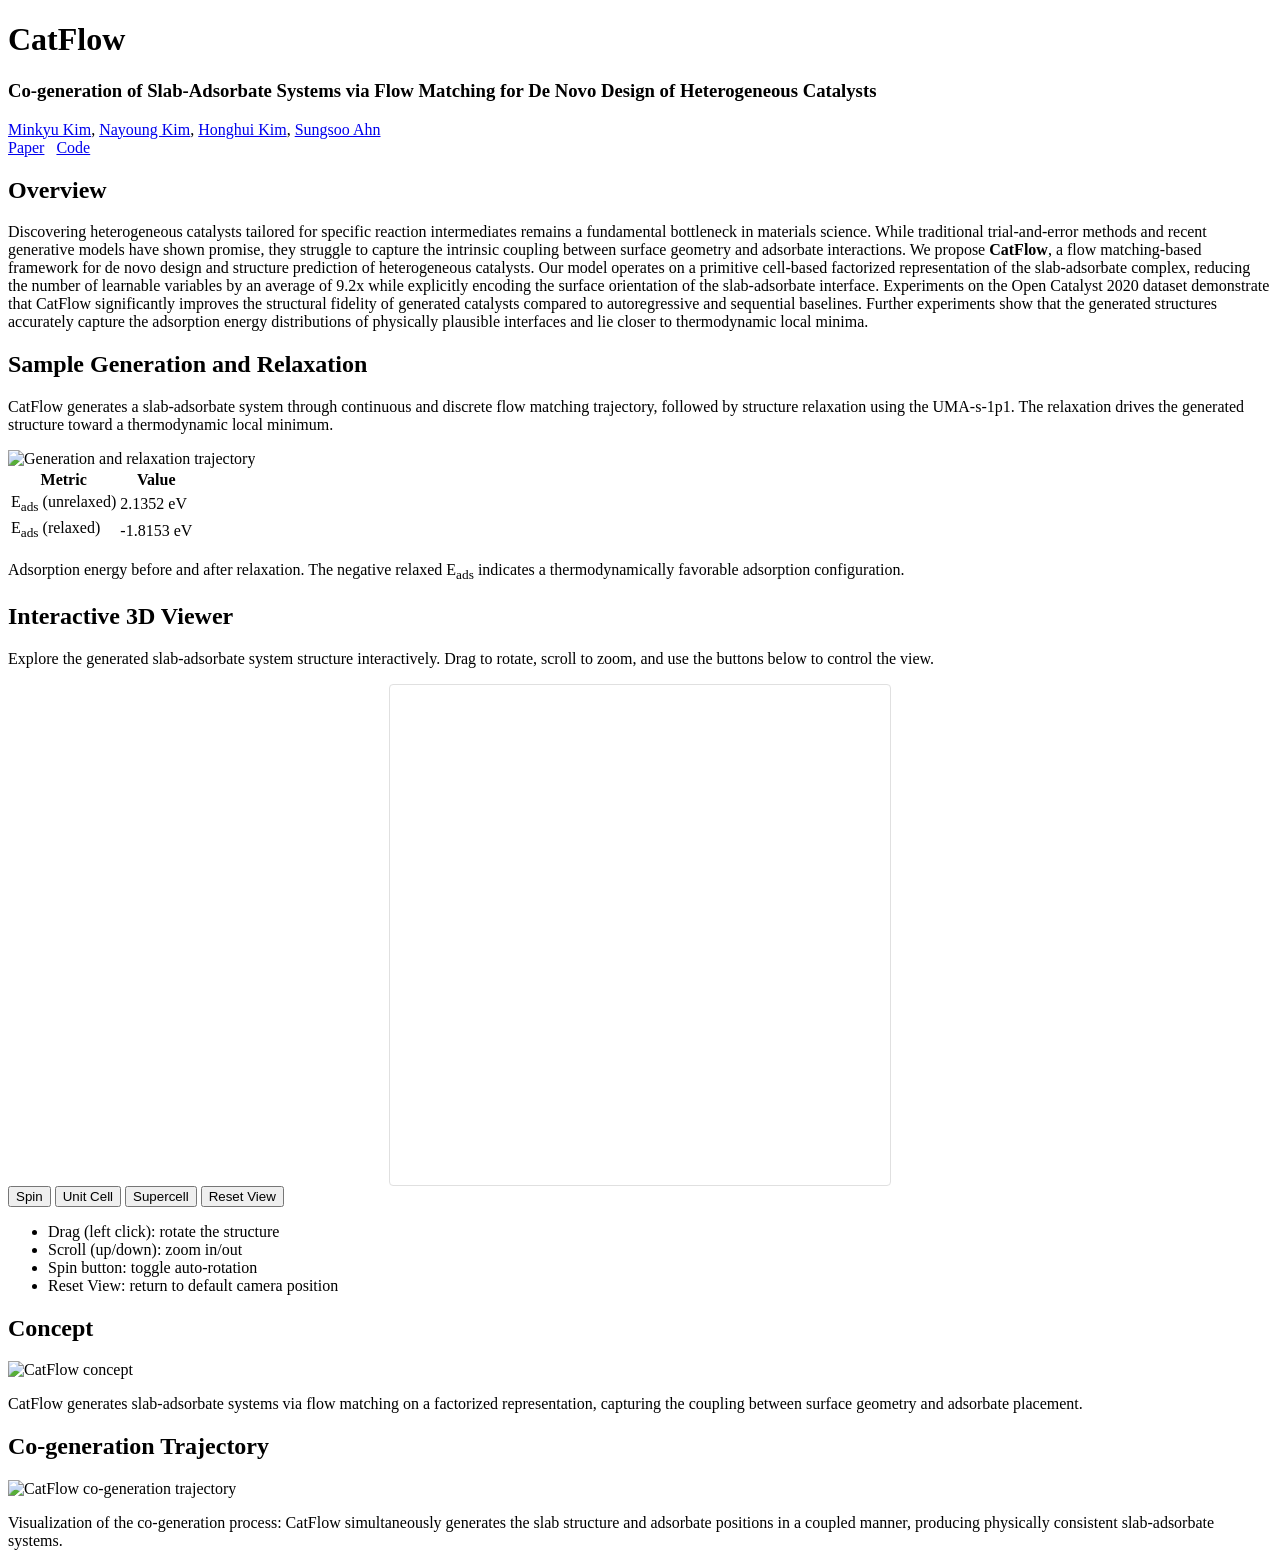
==== docs/index.html @ e883e160 "modify page" ====
<!DOCTYPE html>
<html lang="en">

<head>
  <meta charset="UTF-8" />
  <meta name="viewport" content="width=device-width, initial-scale=1.0" />
  <meta http-equiv="Cache-Control" content="no-cache, no-store, must-revalidate" />
  <meta http-equiv="Pragma" content="no-cache" />
  <meta http-equiv="Expires" content="0" />
  <title>CatFlow</title>
  <link rel="stylesheet" type="text/css" href="page/style.css?v=6" />
</head>

<body>
  <script src="https://unpkg.com/ngl@2.0.0-dev.37/dist/ngl.js"></script>
  <script src="./page/viewer.js?v=sleep"></script>

  <!-- Title -->
  <h1>CatFlow</h1>
  <h3>Co-generation of Slab-Adsorbate Systems via Flow Matching for De Novo Design of Heterogeneous Catalysts</h3>

  <!-- Authors -->
  <div class="authors">
    <a href="https://minkyu1022.github.io/mkkim/">Minkyu Kim</a>,
    <a href="https://nayoung10.github.io/">Nayoung Kim</a>,
    <a href="https://scholar.google.com/citations?hl=ko&user=FqIni_IAAAAJ">Honghui Kim</a>,
    <a href="https://sungsoo-ahn.github.io/">Sungsoo Ahn</a>
  </div>

  <!-- Badges -->
  <div class="badges">
    <a href="https://arxiv.org/abs/2602.05372">Paper</a>&nbsp;&nbsp;
    <a href="https://github.com/minkyu1022/CatFlow">Code</a>
  </div>

  <!-- Abstract -->
  <div class="section">
    <h2>Overview</h2>
    <p class="intro">
      Discovering heterogeneous catalysts tailored for specific reaction intermediates remains a fundamental bottleneck
      in materials science. While traditional trial-and-error methods and recent generative models have shown promise,
      they struggle to capture the intrinsic coupling between surface geometry and adsorbate interactions.
      We propose <strong>CatFlow</strong>, a flow matching-based framework for de novo design and structure prediction
      of
      heterogeneous catalysts. Our model operates on a primitive cell-based factorized representation of the
      slab-adsorbate complex, reducing the number of learnable variables by an average of 9.2x while explicitly encoding
      the surface orientation of the slab-adsorbate interface. Experiments on the Open Catalyst 2020 dataset demonstrate
      that CatFlow significantly improves the structural fidelity of generated catalysts compared to autoregressive and
      sequential baselines. Further experiments show that the generated structures accurately capture the adsorption
      energy distributions of physically plausible interfaces and lie closer to thermodynamic local minima.
    </p>
  </div>

  <!-- Generation + Relaxation Trajectory GIF -->
  <div class="section">
    <h2>Sample Generation and Relaxation</h2>
    <p class="intro">
      CatFlow generates a slab-adsorbate system through continuous and discrete flow matching trajectory,
      followed by structure relaxation using the UMA-s-1p1.
      The relaxation drives the generated structure toward a thermodynamic local minimum.
    </p>
    <div class="gif-container">
      <img src="figures/full_trajectory.gif" alt="Generation and relaxation trajectory" />
    </div>

    <!-- Energy Table -->
    <table class="energy-table">
      <tr>
        <th>Metric</th>
        <th>Value</th>
      </tr>
      <tr>
        <td>E<sub>ads</sub> (unrelaxed)</td>
        <td>2.1352 eV</td>
      </tr>
      <tr>
        <td>E<sub>ads</sub> (relaxed)</td>
        <td>-1.8153 eV</td>
      </tr>
    </table>
    <p class="caption">
      Adsorption energy before and after relaxation. The negative relaxed E<sub>ads</sub> indicates a thermodynamically
      favorable adsorption configuration.
    </p>
  </div>

  <div class="divider"></div>

  <!-- Interactive 3D Viewer -->
  <div class="section">
    <h2>Interactive 3D Viewer</h2>
    <p class="intro">
      Explore the generated slab-adsorbate system structure interactively.
      Drag to rotate, scroll to zoom, and use the buttons below to control the view.
    </p>
    <div class="viewer-container">
      <div id="viewport-sample"
        style="width: 500px; height: 500px; margin: 0 auto; border: 1px solid #e0e0e0; border-radius: 4px;"></div>
      <div class="button-container">
        <button id="toggleSpin-sample">Spin</button>
        <button id="toggleCell-sample">Unit Cell</button> <button id="toggleSupercell-sample">Supercell</button> <button
          id="resetView-sample">Reset View</button>
      </div>
    </div>
    <ul class="instructions">
      <li>Drag (left click): rotate the structure</li>
      <li>Scroll (up/down): zoom in/out</li>
      <li>Spin button: toggle auto-rotation</li>
      <li>Reset View: return to default camera position</li>
    </ul>
  </div>

  <div class="divider"></div>

  <!-- Concept Figure -->
  <div class="section">
    <h2>Concept</h2>
    <div class="figure-container">
      <img src="figures/concept.png" alt="CatFlow concept" />
    </div>
    <p class="caption">
      CatFlow generates slab-adsorbate systems via flow matching on a factorized representation,
      capturing the coupling between surface geometry and adsorbate placement.
    </p>
  </div>

  <div class="divider"></div>

  <!-- Co-generation Trajectory Figure -->
  <div class="section">
    <h2>Co-generation Trajectory</h2>
    <div class="figure-container">
      <img src="figures/cogen_traj.png" alt="CatFlow co-generation trajectory" />
    </div>
    <p class="caption">
      Visualization of the co-generation process: CatFlow simultaneously generates the slab structure and
      adsorbate positions in a coupled manner, producing physically consistent slab-adsorbate systems.
    </p>
  </div>

</body>

</html>
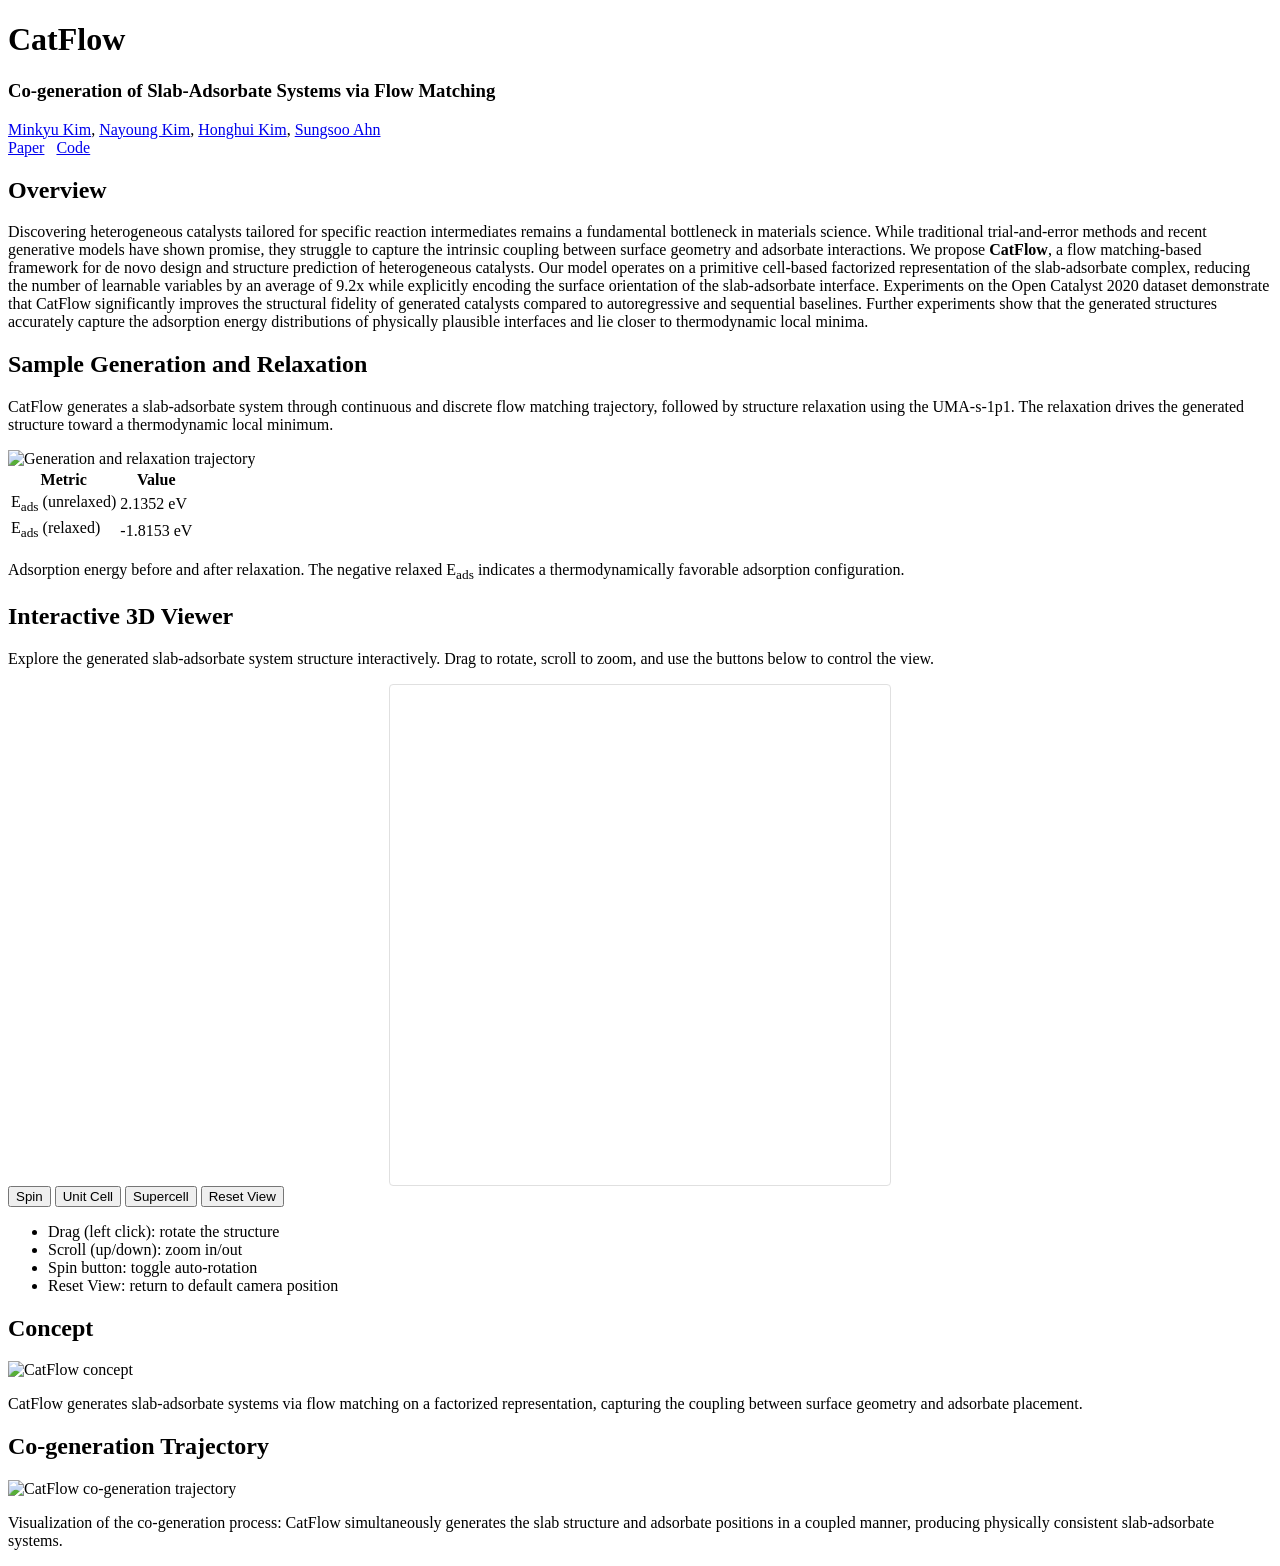
==== commit a64c08c1: "modify page" ====
--- a/docs/index.html
+++ b/docs/index.html
@@ -17,7 +17,7 @@
 
   <!-- Title -->
   <h1>CatFlow</h1>
-  <h3>Co-generation of Slab-Adsorbate Systems via Flow Matching for De Novo Design of Heterogeneous Catalysts</h3>
+  <h3>Co-generation of Slab-Adsorbate Systems via Flow Matching</h3>
 
   <!-- Authors -->
   <div class="authors">
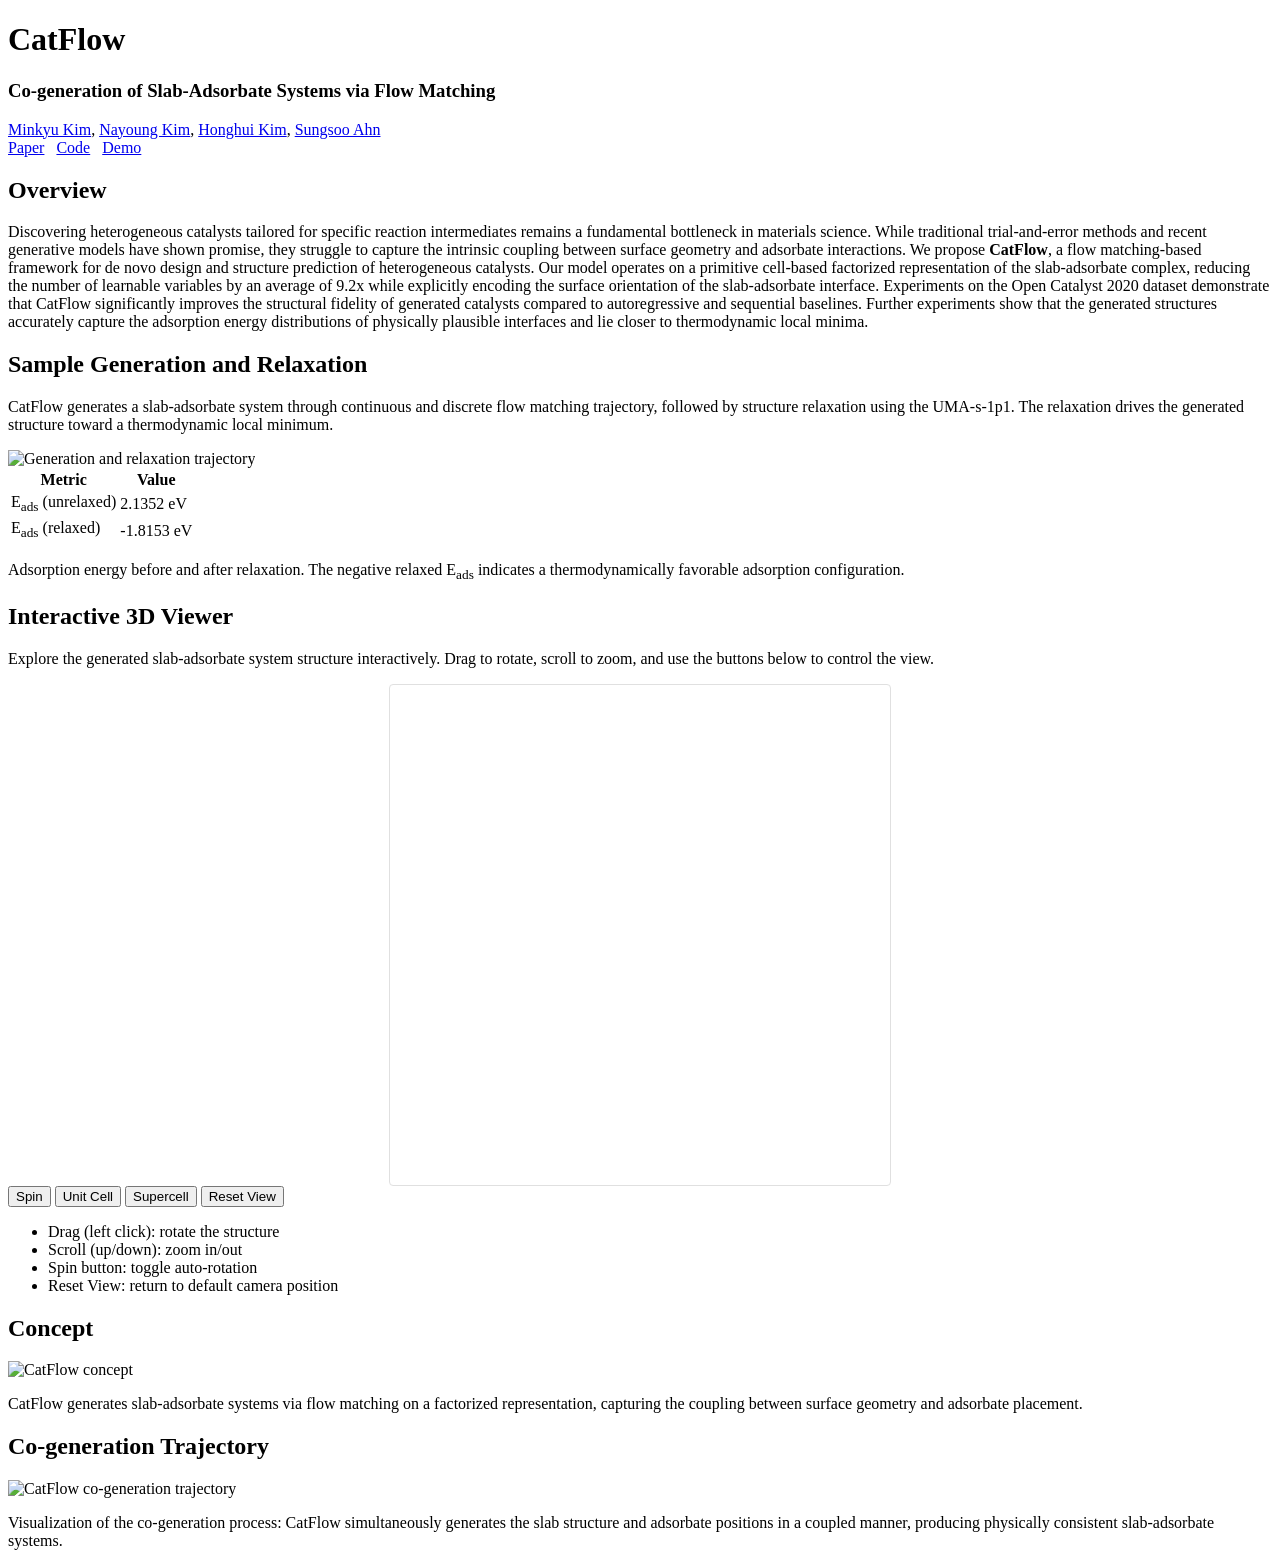
==== commit bb5c55ca: "Deploy CatFlow web demo to GitHub Pages - docs/app/: static frontend served at /CatFlow/app (relativ" ====
--- a/docs/index.html
+++ b/docs/index.html
@@ -30,7 +30,8 @@
   <!-- Badges -->
   <div class="badges">
     <a href="https://arxiv.org/abs/2602.05372">Paper</a>&nbsp;&nbsp;
-    <a href="https://github.com/minkyu1022/CatFlow">Code</a>
+    <a href="https://github.com/minkyu1022/CatFlow">Code</a>&nbsp;&nbsp;
+    <a href="./app">Demo</a>
   </div>
 
   <!-- Abstract -->
@@ -79,8 +80,8 @@
       </tr>
     </table>
     <p class="caption">
-      Adsorption energy before and after relaxation. The negative relaxed E<sub>ads</sub> indicates a thermodynamically
-      favorable adsorption configuration.
+      Adsorption energy before and after relaxation.
+      The negative relaxed E<sub>ads</sub> indicates a thermodynamically favorable adsorption configuration.
     </p>
   </div>
 
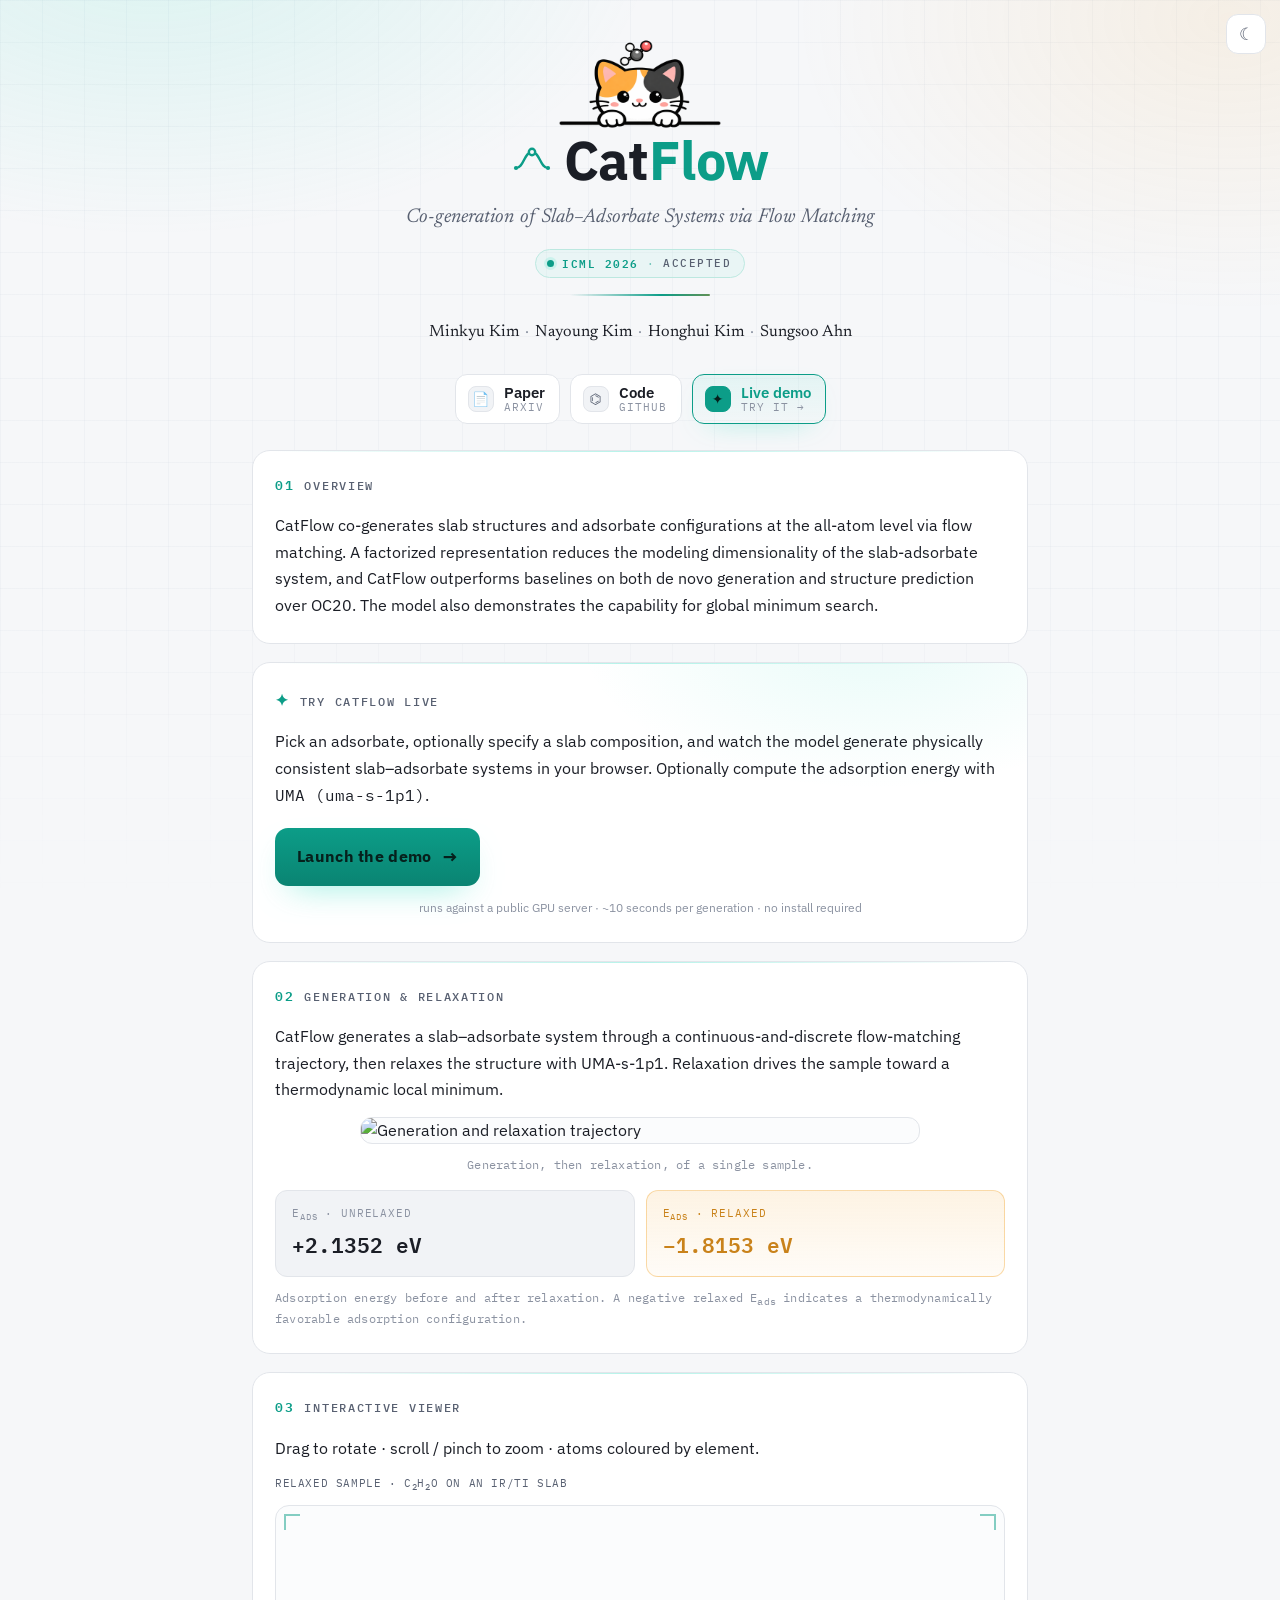
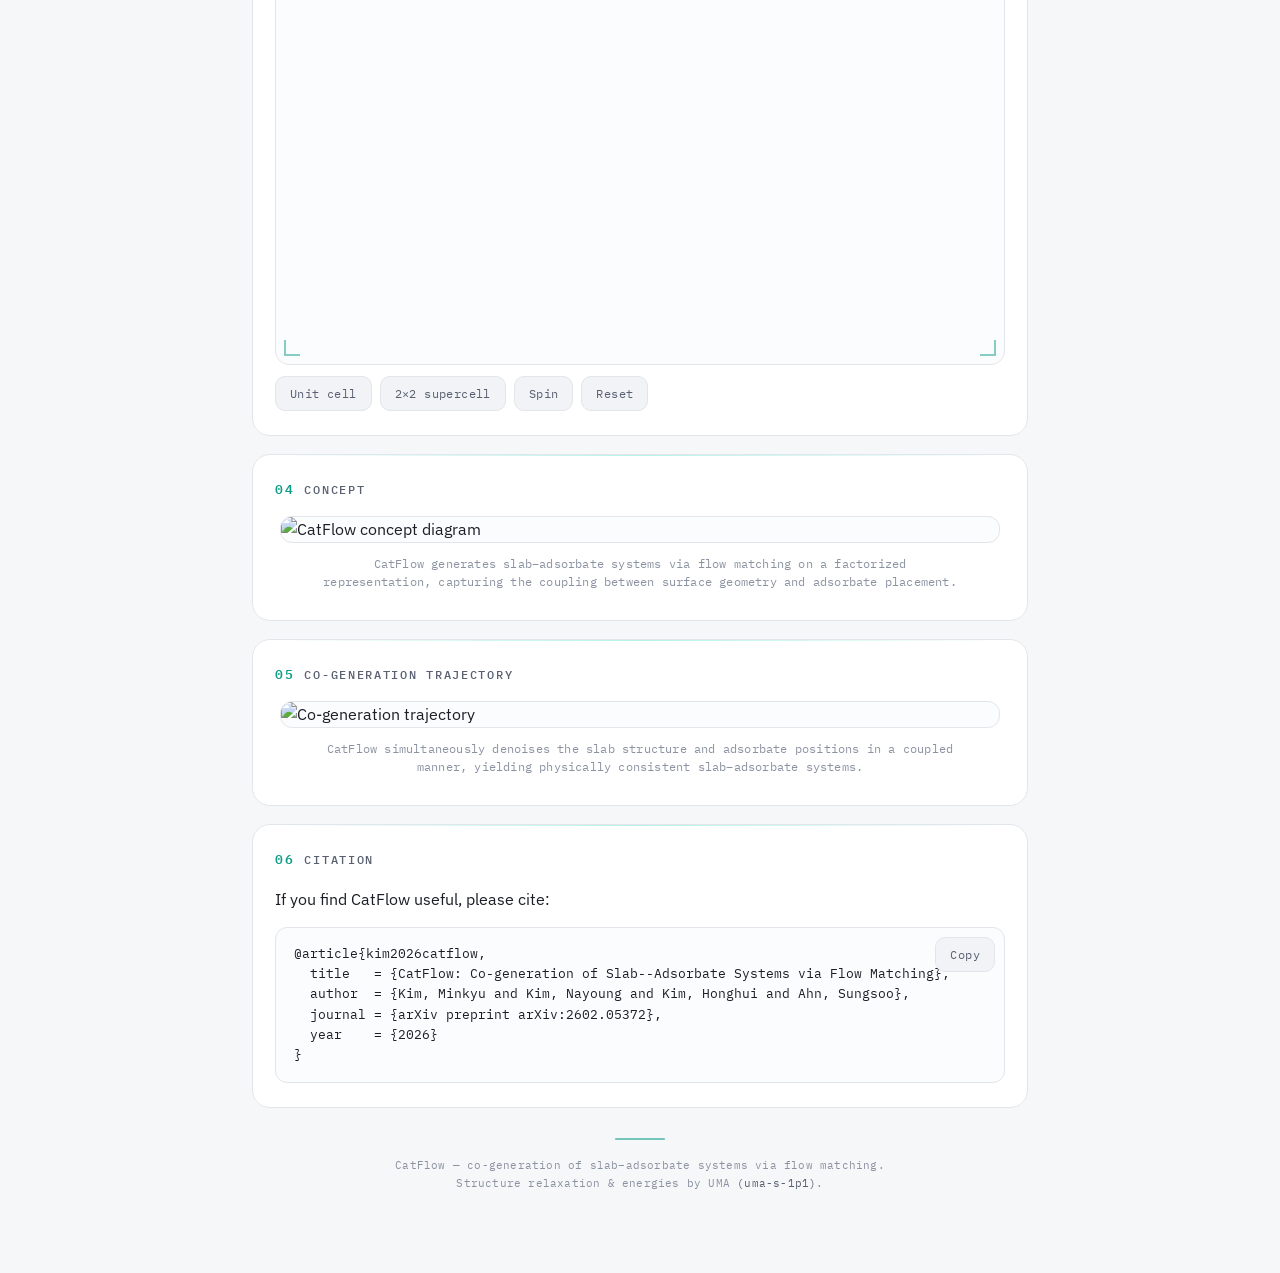
==== commit ef9ecc39: "Restyle project page to share the webapp's design system The docs/ landing page was a generic Arial/" ====
--- a/docs/index.html
+++ b/docs/index.html
@@ -4,141 +4,255 @@
 <head>
   <meta charset="UTF-8" />
   <meta name="viewport" content="width=device-width, initial-scale=1.0" />
-  <meta http-equiv="Cache-Control" content="no-cache, no-store, must-revalidate" />
-  <meta http-equiv="Pragma" content="no-cache" />
-  <meta http-equiv="Expires" content="0" />
-  <title>CatFlow</title>
-  <link rel="stylesheet" type="text/css" href="page/style.css?v=6" />
+  <meta name="theme-color" content="#0b0d12" />
+  <title>CatFlow · Co-generation of Slab–Adsorbate Systems via Flow Matching</title>
+  <meta name="description"
+        content="CatFlow — a flow-matching framework for de novo design and structure prediction of heterogeneous catalysts." />
+
+  <script>
+    /* apply saved theme before first paint to avoid a flash; shared with webapp */
+    (function () {
+      try {
+        document.documentElement.setAttribute(
+          "data-theme", localStorage.getItem("catflow-theme") || "light");
+      } catch (e) {}
+    })();
+  </script>
+
+  <link rel="preconnect" href="https://fonts.googleapis.com" />
+  <link rel="preconnect" href="https://fonts.gstatic.com" crossorigin />
+  <link href="https://fonts.googleapis.com/css2?family=Newsreader:ital,opsz,wght@0,6..72,400;0,6..72,500;0,6..72,600;1,6..72,400&family=IBM+Plex+Mono:wght@400;500;600&family=IBM+Plex+Sans:wght@400;500;600;700&display=swap"
+        rel="stylesheet" />
+  <link rel="stylesheet" type="text/css" href="page/style.css?v=8" />
+  <script src="https://unpkg.com/ngl@2.0.0-dev.37/dist/ngl.js"></script>
 </head>
 
 <body>
-  <script src="https://unpkg.com/ngl@2.0.0-dev.37/dist/ngl.js"></script>
-  <script src="./page/viewer.js?v=sleep"></script>
-
-  <!-- Title -->
-  <h1>CatFlow</h1>
-  <h3>Co-generation of Slab-Adsorbate Systems via Flow Matching</h3>
-
-  <!-- Authors -->
-  <div class="authors">
-    <a href="https://minkyu1022.github.io/mkkim/">Minkyu Kim</a>,
-    <a href="https://nayoung10.github.io/">Nayoung Kim</a>,
-    <a href="https://scholar.google.com/citations?hl=ko&user=FqIni_IAAAAJ">Honghui Kim</a>,
-    <a href="https://sungsoo-ahn.github.io/">Sungsoo Ahn</a>
+
+  <div class="aurora" aria-hidden="true"></div>
+
+  <button id="theme-toggle" class="theme-toggle" type="button"
+          aria-label="Toggle light / dark theme"></button>
+
+  <div class="wrap">
+
+    <!-- ============== HERO ============== -->
+    <header class="hero" style="--i:0">
+      <img class="mascot" src="./app/catcat.png"
+           alt="CatFlow mascot — a calico cat curled around a molecule" />
+
+      <div class="brand">
+        <span class="mark" aria-hidden="true">
+          <svg viewBox="0 0 40 40" width="40" height="40">
+            <path d="M4 28 C 12 28, 12 12, 20 12 S 28 28, 36 28" />
+            <circle cx="20" cy="12" r="3.2" class="m-node" />
+            <circle cx="4" cy="28" r="2.1" />
+            <circle cx="36" cy="28" r="2.1" />
+          </svg>
+        </span>
+        <h1><span class="t-cat">Cat</span><span class="t-flow">Flow</span></h1>
+      </div>
+
+      <p class="subtitle">Co-generation of Slab–Adsorbate Systems via Flow Matching</p>
+
+      <div class="conf-pill" role="note">
+        <span class="cp-dot" aria-hidden="true"></span>
+        <span class="cp-venue">ICML 2026</span>
+        <span class="cp-sep" aria-hidden="true">·</span>
+        <span class="cp-status">Accepted</span>
+      </div>
+
+      <div class="seam" aria-hidden="true"></div>
+
+      <div class="authors">
+        <a href="https://minkyu1022.github.io/mkkim/">Minkyu&nbsp;Kim</a>
+        <span class="dot">·</span>
+        <a href="https://nayoung10.github.io/">Nayoung&nbsp;Kim</a>
+        <span class="dot">·</span>
+        <a href="https://scholar.google.com/citations?hl=ko&amp;user=FqIni_IAAAAJ">Honghui&nbsp;Kim</a>
+        <span class="dot">·</span>
+        <a href="https://sungsoo-ahn.github.io/">Sungsoo&nbsp;Ahn</a>
+      </div>
+
+      <nav class="badges" aria-label="primary links">
+        <a class="badge" href="https://arxiv.org/abs/2602.05372">
+          <span class="b-icon" aria-hidden="true">📄</span>
+          <span class="b-text"><span class="b-k">Paper</span><span class="b-v">arXiv</span></span>
+        </a>
+        <a class="badge" href="https://github.com/minkyu1022/CatFlow">
+          <span class="b-icon" aria-hidden="true">⌬</span>
+          <span class="b-text"><span class="b-k">Code</span><span class="b-v">GitHub</span></span>
+        </a>
+        <a class="badge primary" href="./app">
+          <span class="b-icon" aria-hidden="true">✦</span>
+          <span class="b-text"><span class="b-k">Live demo</span><span class="b-v">Try it →</span></span>
+        </a>
+      </nav>
+    </header>
+
+    <!-- ============== TL;DR ============== -->
+    <section class="card" style="--i:1">
+      <h2><span class="num">01</span> Overview</h2>
+      <p class="intro">
+        CatFlow co-generates slab structures and adsorbate configurations at the all-atom level via flow matching.
+        A factorized representation reduces the modeling dimensionality of the slab-adsorbate system, and CatFlow
+        outperforms baselines on both de novo generation and structure prediction over OC20. The model also
+        demonstrates the capability for global minimum search.
+      </p>
+    </section>
+
+    <!-- ============== DEMO CALLOUT ============== -->
+    <section class="card cta-card" style="--i:2">
+      <h2><span class="num star">✦</span> Try CatFlow live</h2>
+      <p class="intro tight">
+        Pick an adsorbate, optionally specify a slab composition, and watch the model generate
+        physically consistent slab–adsorbate systems in your browser. Optionally compute the
+        adsorption energy with <span class="mono">UMA&nbsp;(uma-s-1p1)</span>.
+      </p>
+      <a class="primary cta-btn" href="./app">
+        <span class="btn-label">Launch the demo</span>
+        <span class="btn-arrow" aria-hidden="true">→</span>
+      </a>
+      <p class="hint center">
+        runs against a public GPU server · ~10&nbsp;seconds per generation · no install required
+      </p>
+    </section>
+
+    <!-- ============== GENERATION + RELAXATION ============== -->
+    <section class="card" style="--i:3">
+      <h2><span class="num">02</span> Generation &amp; relaxation</h2>
+      <p class="intro tight">
+        CatFlow generates a slab–adsorbate system through a continuous-and-discrete flow-matching trajectory, then
+        relaxes the structure with UMA-s-1p1. Relaxation drives the sample toward a thermodynamic local minimum.
+      </p>
+      <figure class="gif-frame">
+        <img src="figures/full_trajectory.gif" alt="Generation and relaxation trajectory" />
+        <figcaption>Generation, then relaxation, of a single sample.</figcaption>
+      </figure>
+
+      <div class="ev-grid">
+        <div class="ev-cell">
+          <div class="k">E<sub>ads</sub> · unrelaxed</div>
+          <div class="v">+2.1352 eV</div>
+        </div>
+        <div class="ev-cell hi">
+          <div class="k">E<sub>ads</sub> · relaxed</div>
+          <div class="v">−1.8153 eV</div>
+        </div>
+      </div>
+      <p class="legend">
+        Adsorption energy before and after relaxation. A negative relaxed E<sub>ads</sub> indicates a
+        thermodynamically favorable adsorption configuration.
+      </p>
+    </section>
+
+    <!-- ============== INTERACTIVE 3D VIEWER ============== -->
+    <section class="card" style="--i:4">
+      <h2><span class="num">03</span> Interactive viewer</h2>
+      <p class="intro tight">
+        Drag to rotate · scroll / pinch to zoom · atoms coloured by element.
+      </p>
+
+      <div class="viewer-block">
+        <div class="vlabel">
+          <span>Relaxed sample · C<sub>2</sub>H<sub>2</sub>O on an Ir/Ti slab</span>
+        </div>
+        <div id="viewport-sample" class="viewport"></div>
+        <div class="vctrl">
+          <button id="toggleCell-sample" class="ghost">Unit cell</button>
+          <button id="toggleSupercell-sample" class="ghost">2×2 supercell</button>
+          <button id="toggleSpin-sample" class="ghost">Spin</button>
+          <button id="resetView-sample" class="ghost">Reset</button>
+        </div>
+      </div>
+    </section>
+
+    <!-- ============== CONCEPT ============== -->
+    <section class="card" style="--i:5">
+      <h2><span class="num">04</span> Concept</h2>
+      <figure class="figure-frame">
+        <img src="figures/concept.png" alt="CatFlow concept diagram" />
+        <figcaption>
+          CatFlow generates slab–adsorbate systems via flow matching on a factorized representation,
+          capturing the coupling between surface geometry and adsorbate placement.
+        </figcaption>
+      </figure>
+    </section>
+
+    <!-- ============== CO-GENERATION TRAJECTORY ============== -->
+    <section class="card" style="--i:6">
+      <h2><span class="num">05</span> Co-generation trajectory</h2>
+      <figure class="figure-frame">
+        <img src="figures/cogen_traj.png" alt="Co-generation trajectory" />
+        <figcaption>
+          CatFlow simultaneously denoises the slab structure and adsorbate positions in a coupled manner,
+          yielding physically consistent slab–adsorbate systems.
+        </figcaption>
+      </figure>
+    </section>
+
+    <!-- ============== CITATION ============== -->
+    <section class="card" style="--i:7">
+      <h2><span class="num">06</span> Citation</h2>
+      <p class="intro tight">If you find CatFlow useful, please cite:</p>
+      <div class="bib">
+        <button id="copy-bib" class="ghost bib-copy" type="button">Copy</button>
+<pre id="bib-pre">@article{kim2026catflow,
+  title   = {CatFlow: Co-generation of Slab--Adsorbate Systems via Flow Matching},
+  author  = {Kim, Minkyu and Kim, Nayoung and Kim, Honghui and Ahn, Sungsoo},
+  journal = {arXiv preprint arXiv:2602.05372},
+  year    = {2026}
+}</pre>
+      </div>
+    </section>
+
+    <!-- ============== FOOTER ============== -->
+    <footer>
+      <span class="f-line"></span>
+      CatFlow — co-generation of slab–adsorbate systems via flow matching.<br />
+      Structure relaxation &amp; energies by UMA <span class="mono">(uma-s-1p1)</span>.
+    </footer>
+
   </div>
 
-  <!-- Badges -->
-  <div class="badges">
-    <a href="https://arxiv.org/abs/2602.05372">Paper</a>&nbsp;&nbsp;
-    <a href="https://github.com/minkyu1022/CatFlow">Code</a>&nbsp;&nbsp;
-    <a href="./app">Demo</a>
-  </div>
-
-  <!-- Abstract -->
-  <div class="section">
-    <h2>Overview</h2>
-    <p class="intro">
-      Discovering heterogeneous catalysts tailored for specific reaction intermediates remains a fundamental bottleneck
-      in materials science. While traditional trial-and-error methods and recent generative models have shown promise,
-      they struggle to capture the intrinsic coupling between surface geometry and adsorbate interactions.
-      We propose <strong>CatFlow</strong>, a flow matching-based framework for de novo design and structure prediction
-      of
-      heterogeneous catalysts. Our model operates on a primitive cell-based factorized representation of the
-      slab-adsorbate complex, reducing the number of learnable variables by an average of 9.2x while explicitly encoding
-      the surface orientation of the slab-adsorbate interface. Experiments on the Open Catalyst 2020 dataset demonstrate
-      that CatFlow significantly improves the structural fidelity of generated catalysts compared to autoregressive and
-      sequential baselines. Further experiments show that the generated structures accurately capture the adsorption
-      energy distributions of physically plausible interfaces and lie closer to thermodynamic local minima.
-    </p>
-  </div>
-
-  <!-- Generation + Relaxation Trajectory GIF -->
-  <div class="section">
-    <h2>Sample Generation and Relaxation</h2>
-    <p class="intro">
-      CatFlow generates a slab-adsorbate system through continuous and discrete flow matching trajectory,
-      followed by structure relaxation using the UMA-s-1p1.
-      The relaxation drives the generated structure toward a thermodynamic local minimum.
-    </p>
-    <div class="gif-container">
-      <img src="figures/full_trajectory.gif" alt="Generation and relaxation trajectory" />
-    </div>
-
-    <!-- Energy Table -->
-    <table class="energy-table">
-      <tr>
-        <th>Metric</th>
-        <th>Value</th>
-      </tr>
-      <tr>
-        <td>E<sub>ads</sub> (unrelaxed)</td>
-        <td>2.1352 eV</td>
-      </tr>
-      <tr>
-        <td>E<sub>ads</sub> (relaxed)</td>
-        <td>-1.8153 eV</td>
-      </tr>
-    </table>
-    <p class="caption">
-      Adsorption energy before and after relaxation.
-      The negative relaxed E<sub>ads</sub> indicates a thermodynamically favorable adsorption configuration.
-    </p>
-  </div>
-
-  <div class="divider"></div>
-
-  <!-- Interactive 3D Viewer -->
-  <div class="section">
-    <h2>Interactive 3D Viewer</h2>
-    <p class="intro">
-      Explore the generated slab-adsorbate system structure interactively.
-      Drag to rotate, scroll to zoom, and use the buttons below to control the view.
-    </p>
-    <div class="viewer-container">
-      <div id="viewport-sample"
-        style="width: 500px; height: 500px; margin: 0 auto; border: 1px solid #e0e0e0; border-radius: 4px;"></div>
-      <div class="button-container">
-        <button id="toggleSpin-sample">Spin</button>
-        <button id="toggleCell-sample">Unit Cell</button> <button id="toggleSupercell-sample">Supercell</button> <button
-          id="resetView-sample">Reset View</button>
-      </div>
-    </div>
-    <ul class="instructions">
-      <li>Drag (left click): rotate the structure</li>
-      <li>Scroll (up/down): zoom in/out</li>
-      <li>Spin button: toggle auto-rotation</li>
-      <li>Reset View: return to default camera position</li>
-    </ul>
-  </div>
-
-  <div class="divider"></div>
-
-  <!-- Concept Figure -->
-  <div class="section">
-    <h2>Concept</h2>
-    <div class="figure-container">
-      <img src="figures/concept.png" alt="CatFlow concept" />
-    </div>
-    <p class="caption">
-      CatFlow generates slab-adsorbate systems via flow matching on a factorized representation,
-      capturing the coupling between surface geometry and adsorbate placement.
-    </p>
-  </div>
-
-  <div class="divider"></div>
-
-  <!-- Co-generation Trajectory Figure -->
-  <div class="section">
-    <h2>Co-generation Trajectory</h2>
-    <div class="figure-container">
-      <img src="figures/cogen_traj.png" alt="CatFlow co-generation trajectory" />
-    </div>
-    <p class="caption">
-      Visualization of the co-generation process: CatFlow simultaneously generates the slab structure and
-      adsorbate positions in a coupled manner, producing physically consistent slab-adsorbate systems.
-    </p>
-  </div>
-
+  <script src="./page/viewer.js?v=8"></script>
+  <script>
+    /* theme toggle — shared key with webapp ("catflow-theme") */
+    (function () {
+      const btn = document.getElementById("theme-toggle");
+      const root = document.documentElement;
+      const cur = () => root.getAttribute("data-theme") || "light";
+      const paint = () => { if (btn) btn.textContent = cur() === "light" ? "☾" : "☀"; };
+      paint();
+      if (btn) btn.addEventListener("click", () => {
+        const next = cur() === "light" ? "dark" : "light";
+        root.setAttribute("data-theme", next);
+        try { localStorage.setItem("catflow-theme", next); } catch (e) {}
+        paint();
+        /* let the NGL viewer (if loaded) refresh its background to match */
+        window.dispatchEvent(new CustomEvent("catflow-theme", { detail: next }));
+      });
+    })();
+
+    /* BibTeX copy button */
+    (function () {
+      const btn = document.getElementById("copy-bib");
+      const pre = document.getElementById("bib-pre");
+      if (!btn || !pre) return;
+      btn.addEventListener("click", async () => {
+        try {
+          await navigator.clipboard.writeText(pre.textContent.trim());
+          const t = btn.textContent;
+          btn.textContent = "Copied ✓";
+          btn.classList.add("on");
+          setTimeout(() => { btn.textContent = t; btn.classList.remove("on"); }, 1400);
+        } catch (e) {
+          btn.textContent = "Press ⌘C";
+          setTimeout(() => { btn.textContent = "Copy"; }, 1400);
+        }
+      });
+    })();
+  </script>
 </body>
 
-</html>+</html>
--- a/docs/page/style.css
+++ b/docs/page/style.css
@@ -0,0 +1,554 @@
+/* ============================================================
+   CatFlow project page · styled in unison with the webapp
+   (./app/style.css).  Shared design tokens, typography, motion.
+   ============================================================ */
+
+*, *::before, *::after {
+  margin: 0; padding: 0; box-sizing: border-box;
+  -webkit-tap-highlight-color: transparent;
+}
+
+:root {
+  /* ---- dark (default for :root) ---- */
+  --bg:       #0b0d12;
+  --bg-2:     #0e1118;
+  --panel:    #13161f;
+  --panel-2:  #191d28;
+  --panel-3:  #202533;
+  --line:     #262b39;
+  --line-2:   #333a4c;
+  --ink:      #edeff5;
+  --ink-2:    #a6adbf;
+  --ink-3:    #6c7488;
+  --flow:     #46e0c8;
+  --flow-2:   #2bbda9;
+  --flow-dim: #1b4a45;
+  --energy:   #f4ab3c;
+  --ads:      #ff6a4d;
+  --ok:       #5fd99a;
+  --danger:   #ff6a4d;
+
+  --serif: "Newsreader", Georgia, "Times New Roman", serif;
+  --sans:  "IBM Plex Sans", system-ui, -apple-system, sans-serif;
+  --mono:  "IBM Plex Mono", ui-monospace, "SF Mono", monospace;
+
+  --maxw: 820px;
+  --pad-x: 22px;
+}
+
+:root[data-theme="light"] {
+  --bg:       #f6f7f9;
+  --bg-2:     #fbfcfd;
+  --panel:    #ffffff;
+  --panel-2:  #f1f3f6;
+  --panel-3:  #e7eaef;
+  --line:     #e2e5ea;
+  --line-2:   #c8cdd7;
+  --ink:      #1b1e26;
+  --ink-2:    #586071;
+  --ink-3:    #8b92a1;
+  --flow:     #0c9d88;
+  --flow-2:   #0a8472;
+  --flow-dim: #bce8e0;
+  --energy:   #c9821a;
+  --ads:      #df5038;
+  --ok:       #1f9d63;
+  --danger:   #df5038;
+}
+
+html, body { height: 100%; }
+
+body {
+  font-family: var(--sans);
+  background: var(--bg);
+  color: var(--ink);
+  font-size: 15.5px;
+  line-height: 1.6;
+  -webkit-text-size-adjust: 100%;
+  overflow-x: hidden;
+  position: relative;
+}
+
+/* blueprint grid — identical language as the webapp */
+body::before {
+  content: ""; position: fixed; inset: 0; z-index: 0; pointer-events: none;
+  background-image:
+    linear-gradient(rgba(120,140,170,0.05) 1px, transparent 1px),
+    linear-gradient(90deg, rgba(120,140,170,0.05) 1px, transparent 1px);
+  background-size: 42px 42px;
+  mask-image: linear-gradient(180deg, #000 0%, #000 65%, transparent 100%);
+}
+
+.aurora {
+  position: fixed; inset: 0; z-index: 0; pointer-events: none;
+  background:
+    radial-gradient(720px 440px at 12% -8%, rgba(70,224,200,0.16), transparent 70%),
+    radial-gradient(620px 420px at 96% 2%, rgba(244,171,60,0.10), transparent 70%);
+}
+
+.wrap {
+  position: relative; z-index: 1;
+  max-width: var(--maxw);
+  margin: 0 auto;
+  padding: 38px var(--pad-x) 80px;
+}
+
+/* ---------------- theme toggle ---------------- */
+.theme-toggle {
+  position: fixed; top: 14px; right: 14px; z-index: 6;
+  width: 40px; height: 40px; border-radius: 12px;
+  border: 1px solid var(--line); background: var(--panel);
+  color: var(--ink-2); font-size: 17px; line-height: 1; cursor: pointer;
+  display: flex; align-items: center; justify-content: center;
+  transition: background .15s, color .15s, border-color .15s, transform .12s;
+  backdrop-filter: blur(6px);
+}
+.theme-toggle:hover { color: var(--flow); border-color: var(--flow-dim); }
+.theme-toggle:active { transform: scale(.94); }
+
+/* ============================================================
+   HERO
+   ============================================================ */
+.hero {
+  text-align: center;
+  margin-bottom: 26px;
+  animation: riseIn 0.55s cubic-bezier(.2,.7,.3,1) both;
+}
+.mascot {
+  display: block;
+  margin: 0 auto 4px;
+  width: 168px; max-width: 50%;
+  height: auto;
+  pointer-events: none; user-select: none;
+}
+.brand {
+  display: flex; align-items: center; justify-content: center; gap: 12px;
+  margin-top: 4px;
+}
+.mark svg { display: block; }
+.mark svg path {
+  fill: none; stroke: var(--flow); stroke-width: 2.4; stroke-linecap: round;
+  stroke-dasharray: 70; stroke-dashoffset: 70;
+  animation: trace 1.5s 0.2s ease forwards;
+}
+.mark svg circle { fill: var(--flow); opacity: 0; animation: fadeNode .5s ease forwards; }
+.mark svg circle:nth-of-type(1) { animation-delay: 1.0s; }
+.mark svg circle:nth-of-type(2) { animation-delay: 1.25s; }
+.mark svg circle:nth-of-type(3) { animation-delay: 1.4s; }
+.mark svg .m-node { fill: var(--bg); stroke: var(--flow); stroke-width: 2.4; }
+@keyframes trace { to { stroke-dashoffset: 0; } }
+@keyframes fadeNode { to { opacity: 1; } }
+
+.brand h1 {
+  font-family: var(--sans);
+  font-size: clamp(2.6rem, 6.4vw, 3.4rem);
+  font-weight: 700; line-height: 1;
+  letter-spacing: -0.6px;
+}
+.brand h1 .t-cat  { color: var(--ink); }
+.brand h1 .t-flow { color: var(--flow); }
+
+.subtitle {
+  margin-top: 14px;
+  font-family: var(--serif);
+  font-style: italic;
+  font-size: clamp(1.05rem, 2.4vw, 1.25rem);
+  color: var(--ink-2);
+  letter-spacing: 0.1px;
+}
+
+/* conference / venue pill (sits between subtitle and seam) */
+.conf-pill {
+  display: inline-flex; align-items: center; gap: 8px;
+  margin: 16px auto 0;
+  padding: 5px 13px 5px 11px;
+  border: 1px solid var(--flow-dim);
+  background: rgba(70, 224, 200, 0.07);
+  border-radius: 999px;
+  font-family: var(--mono);
+  font-size: 0.66rem;
+  letter-spacing: 1.5px;
+  text-transform: uppercase;
+  color: var(--flow);
+  animation: popIn .45s .2s cubic-bezier(.2,.7,.3,1) both;
+}
+.conf-pill .cp-dot {
+  width: 7px; height: 7px; border-radius: 50%;
+  background: var(--flow);
+  box-shadow: 0 0 0 3px rgba(70, 224, 200, 0.18);
+  animation: pulseDot 2.2s ease-in-out infinite;
+}
+.conf-pill .cp-venue  { font-weight: 600; }
+.conf-pill .cp-sep    { opacity: .55; }
+.conf-pill .cp-status { color: var(--ink-2); font-weight: 500; }
+@keyframes popIn {
+  from { opacity: 0; transform: translateY(6px) scale(.96); }
+  to   { opacity: 1; transform: translateY(0)   scale(1); }
+}
+@keyframes pulseDot {
+  0%, 100% { box-shadow: 0 0 0 3px rgba(70, 224, 200, 0.18); }
+  50%      { box-shadow: 0 0 0 6px rgba(70, 224, 200, 0.05); }
+}
+
+.seam {
+  width: 140px; height: 2px; margin: 16px auto 22px; border-radius: 2px;
+  background: linear-gradient(90deg, transparent, var(--flow) 25%,
+    var(--energy) 55%, var(--flow) 80%, transparent);
+  background-size: 260% 100%;
+  animation: flowseam 4.8s linear infinite;
+}
+@keyframes flowseam { to { background-position: 260% 0; } }
+
+.authors {
+  font-family: var(--serif);
+  font-size: 1.02rem;
+  color: var(--ink);
+  display: inline-flex; flex-wrap: wrap; justify-content: center;
+  gap: 4px 6px;
+  margin-bottom: 22px;
+}
+.authors a {
+  color: inherit;
+  text-decoration: none;
+  border-bottom: 1px solid transparent;
+  transition: border-color .15s, color .15s;
+}
+.authors a:hover { color: var(--flow); border-bottom-color: var(--flow); }
+.authors .dot { color: var(--ink-3); }
+
+/* badge row */
+.badges {
+  display: flex; flex-wrap: wrap; justify-content: center;
+  gap: 10px;
+  margin-top: 6px;
+}
+.badge {
+  display: inline-flex; align-items: center; gap: 10px;
+  padding: 9px 14px 9px 12px;
+  border: 1px solid var(--line);
+  background: var(--panel);
+  color: var(--ink);
+  border-radius: 12px;
+  text-decoration: none;
+  font-family: var(--sans);
+  transition: border-color .15s, background .15s, transform .12s, box-shadow .18s;
+}
+.badge:hover {
+  border-color: var(--flow-dim);
+  box-shadow: 0 6px 22px -16px rgba(70,224,200,0.55);
+}
+.badge:active { transform: scale(.985); }
+.badge .b-icon {
+  width: 26px; height: 26px;
+  display: inline-flex; align-items: center; justify-content: center;
+  border-radius: 8px;
+  background: var(--panel-2);
+  border: 1px solid var(--line);
+  font-size: 14px;
+  color: var(--ink-2);
+}
+.badge .b-text { display: inline-flex; flex-direction: column; line-height: 1.15; text-align: left; }
+.badge .b-k {
+  font-size: 0.95rem; font-weight: 600; color: var(--ink);
+}
+.badge .b-v {
+  font-family: var(--mono);
+  font-size: 0.66rem; letter-spacing: 1px; text-transform: uppercase;
+  color: var(--ink-3);
+}
+.badge.primary {
+  border-color: var(--flow);
+  background: linear-gradient(180deg, rgba(70,224,200,0.10), rgba(70,224,200,0.02));
+  box-shadow: 0 10px 30px -18px rgba(70,224,200,0.75);
+}
+.badge.primary .b-icon {
+  background: var(--flow); border-color: var(--flow); color: #06201c;
+}
+.badge.primary .b-k { color: var(--flow); }
+
+/* ============================================================
+   CARDS
+   ============================================================ */
+.card {
+  position: relative;
+  background: var(--panel);
+  border: 1px solid var(--line);
+  border-radius: 18px;
+  padding: 24px 22px;
+  margin-bottom: 18px;
+  animation: riseIn 0.55s cubic-bezier(.2,.7,.3,1) both;
+  animation-delay: calc(var(--i, 0) * 0.07s);
+}
+.card::before {
+  content: ""; position: absolute; left: 20px; right: 20px; top: 0; height: 1px;
+  background: linear-gradient(90deg, transparent, rgba(70,224,200,0.40), transparent);
+}
+@keyframes riseIn {
+  from { opacity: 0; transform: translateY(16px); }
+  to   { opacity: 1; transform: translateY(0); }
+}
+
+.card h2 {
+  display: flex; align-items: baseline; gap: 10px;
+  font-family: var(--mono);
+  font-size: 0.76rem; font-weight: 500;
+  letter-spacing: 1.7px; text-transform: uppercase;
+  color: var(--ink-2);
+  margin-bottom: 16px;
+}
+.card h2 .num {
+  font-family: var(--mono); font-size: 0.84rem; font-weight: 600;
+  color: var(--flow);
+}
+.card h2 .num.star { font-size: 1.0rem; }
+
+.intro {
+  font-family: var(--sans);
+  font-size: 0.98rem;
+  line-height: 1.7;
+  color: var(--ink);
+  margin: 0 0 12px;
+}
+.intro.tight { margin-bottom: 14px; }
+.intro:last-child { margin-bottom: 0; }
+.intro strong { color: var(--flow); font-weight: 600; }
+.intro em { font-family: var(--serif); font-style: italic; }
+
+.kbd {
+  font-family: var(--mono);
+  font-size: 0.88em;
+  color: var(--energy);
+  padding: 1px 7px;
+  border: 1px solid rgba(244,171,60,0.4);
+  background: rgba(244,171,60,0.08);
+  border-radius: 6px;
+  white-space: nowrap;
+}
+.mono { font-family: var(--mono); }
+
+.hint  { color: var(--ink-3); font-size: 0.78rem; margin-top: 8px; }
+.hint.center { text-align: center; margin-top: 12px; }
+
+.legend {
+  font-family: var(--mono); font-size: 0.74rem;
+  color: var(--ink-3); margin-top: 12px; line-height: 1.6;
+  letter-spacing: .2px;
+}
+
+/* ============================================================
+   DEMO CTA CARD
+   ============================================================ */
+.cta-card {
+  background:
+    radial-gradient(420px 220px at 80% -10%, rgba(70,224,200,0.12), transparent 70%),
+    var(--panel);
+}
+.cta-card h2 .num.star { color: var(--flow); }
+.cta-btn {
+  margin-top: 6px;
+  display: inline-flex;
+  width: auto;
+  align-items: center; gap: 10px;
+  padding: 14px 22px;
+  border: none; border-radius: 13px; cursor: pointer;
+  font-family: var(--sans); font-size: 1.0rem; font-weight: 700;
+  letter-spacing: .3px; color: #06201c;
+  background: linear-gradient(180deg, var(--flow), var(--flow-2));
+  box-shadow: 0 14px 34px -16px rgba(70,224,200,0.65);
+  text-decoration: none;
+  transition: transform .12s, box-shadow .18s, filter .15s;
+}
+.cta-btn:hover { filter: brightness(1.06); }
+.cta-btn:active { transform: scale(.985); }
+.cta-btn .btn-arrow {
+  font-size: 1.15rem;
+  transition: transform .18s;
+}
+.cta-btn:hover .btn-arrow { transform: translateX(4px); }
+
+/* ============================================================
+   FIGURES
+   ============================================================ */
+.figure-frame, .gif-frame {
+  margin: 14px 0 4px;
+}
+.figure-frame img, .gif-frame img {
+  display: block;
+  width: 100%;
+  max-width: 720px;
+  height: auto;
+  margin: 0 auto;
+  border-radius: 12px;
+  border: 1px solid var(--line);
+  background: var(--bg-2);
+}
+.gif-frame img { max-width: 560px; }
+figcaption {
+  margin: 12px auto 0;
+  max-width: 640px;
+  text-align: center;
+  font-family: var(--mono);
+  font-size: 0.74rem;
+  color: var(--ink-3);
+  letter-spacing: .2px;
+  line-height: 1.55;
+}
+
+/* ============================================================
+   ENERGY GRID (matches webapp .ev-grid)
+   ============================================================ */
+.ev-grid {
+  display: grid; grid-template-columns: 1fr 1fr; gap: 11px;
+  margin-top: 16px;
+}
+.ev-cell {
+  background: var(--panel-2);
+  border: 1px solid var(--line);
+  border-radius: 12px;
+  padding: 14px 16px;
+}
+.ev-cell .k {
+  font-family: var(--mono); font-size: 0.66rem; letter-spacing: .85px;
+  text-transform: uppercase; color: var(--ink-3);
+}
+.ev-cell .v {
+  font-family: var(--mono); font-size: 1.32rem; font-weight: 600;
+  color: var(--ink); margin-top: 4px;
+}
+.ev-cell.hi {
+  background: linear-gradient(180deg, rgba(244,171,60,0.14), rgba(244,171,60,0.04));
+  border-color: rgba(244,171,60,0.42);
+}
+.ev-cell.hi .k { color: var(--energy); }
+.ev-cell.hi .v { color: var(--energy); }
+
+/* ============================================================
+   3D VIEWER
+   ============================================================ */
+.viewer-block {
+  margin-top: 10px;
+}
+.vlabel {
+  display: flex; justify-content: space-between; align-items: center;
+  font-family: var(--mono); font-size: 0.70rem; letter-spacing: .6px;
+  text-transform: uppercase; color: var(--ink-2); margin-bottom: 9px;
+}
+.viewport {
+  position: relative;
+  width: 100%;
+  height: 460px;
+  max-height: 70vh;
+  background: var(--bg-2);
+  border: 1px solid var(--line);
+  border-radius: 14px;
+  overflow: hidden;
+}
+@media (max-width: 520px) {
+  .viewport { height: 340px; }
+}
+/* viewfinder corner brackets — matches the webapp viewer */
+.viewport::after {
+  content: ""; position: absolute; inset: 8px; z-index: 4; pointer-events: none;
+  --b: 16px; --t: 2px; --c: var(--flow);
+  background:
+    linear-gradient(var(--c),var(--c)) 0 0      / var(--b) var(--t) no-repeat,
+    linear-gradient(var(--c),var(--c)) 0 0      / var(--t) var(--b) no-repeat,
+    linear-gradient(var(--c),var(--c)) 100% 0   / var(--b) var(--t) no-repeat,
+    linear-gradient(var(--c),var(--c)) 100% 0   / var(--t) var(--b) no-repeat,
+    linear-gradient(var(--c),var(--c)) 0 100%   / var(--b) var(--t) no-repeat,
+    linear-gradient(var(--c),var(--c)) 0 100%   / var(--t) var(--b) no-repeat,
+    linear-gradient(var(--c),var(--c)) 100% 100%/ var(--b) var(--t) no-repeat,
+    linear-gradient(var(--c),var(--c)) 100% 100%/ var(--t) var(--b) no-repeat;
+  opacity: .5;
+}
+.vctrl {
+  display: flex; gap: 8px; margin-top: 11px; flex-wrap: wrap;
+}
+
+/* unified ghost button (matches the webapp) */
+button.ghost {
+  padding: 9px 14px; cursor: pointer;
+  background: var(--panel-2); color: var(--ink-2);
+  border: 1.5px solid var(--line); border-radius: 10px;
+  font-family: var(--mono); font-size: 0.74rem; letter-spacing: .4px;
+  transition: .15s;
+}
+button.ghost:hover { border-color: var(--line-2); color: var(--ink); }
+button.ghost.on {
+  border-color: var(--flow); color: var(--flow);
+  background: rgba(70,224,200,0.10);
+}
+
+/* defensive override — the inline-styled buttons in viewer.js used to flip
+   to blue/bold on toggle; force them through our token system instead. */
+.vctrl button[style] {
+  font-weight: 400 !important;
+  color: var(--ink-2) !important;
+}
+.vctrl button.on[style] {
+  color: var(--flow) !important;
+  font-weight: 500 !important;
+}
+
+/* ============================================================
+   BIBTEX BLOCK
+   ============================================================ */
+.bib {
+  position: relative;
+  margin-top: 6px;
+  border: 1px solid var(--line);
+  border-radius: 12px;
+  background: var(--bg-2);
+  overflow: hidden;
+}
+.bib pre {
+  font-family: var(--mono);
+  font-size: 0.82rem;
+  line-height: 1.55;
+  color: var(--ink);
+  padding: 16px 18px;
+  white-space: pre;
+  overflow-x: auto;
+}
+.bib pre::-webkit-scrollbar { height: 7px; }
+.bib pre::-webkit-scrollbar-thumb { background: var(--line-2); border-radius: 4px; }
+.bib-copy {
+  position: absolute; top: 9px; right: 9px;
+  padding: 5px 11px;
+  font-size: 0.66rem;
+}
+
+/* ============================================================
+   FOOTER
+   ============================================================ */
+footer {
+  text-align: center; margin-top: 30px;
+  font-family: var(--mono); font-size: 0.68rem; line-height: 1.7;
+  color: var(--ink-3); letter-spacing: .2px;
+}
+.f-line {
+  display: block; width: 50px; height: 2px; margin: 0 auto 16px;
+  background: var(--flow); border-radius: 2px; opacity: .55;
+}
+footer .mono { color: var(--ink-2); }
+
+/* ============================================================
+   MEDIA & MOTION
+   ============================================================ */
+@media (max-width: 480px) {
+  :root { --pad-x: 16px; }
+  .card { padding: 20px 16px; border-radius: 14px; }
+  .ev-grid { grid-template-columns: 1fr; }
+  .badges { gap: 8px; }
+  .badge { padding: 8px 12px; }
+  .badge .b-icon { width: 24px; height: 24px; }
+  .badge .b-k { font-size: 0.88rem; }
+}
+
+@media (prefers-reduced-motion: reduce) {
+  *, *::before, *::after {
+    animation-duration: .01ms !important;
+    animation-iteration-count: 1 !important;
+    transition-duration: .01ms !important;
+  }
+}
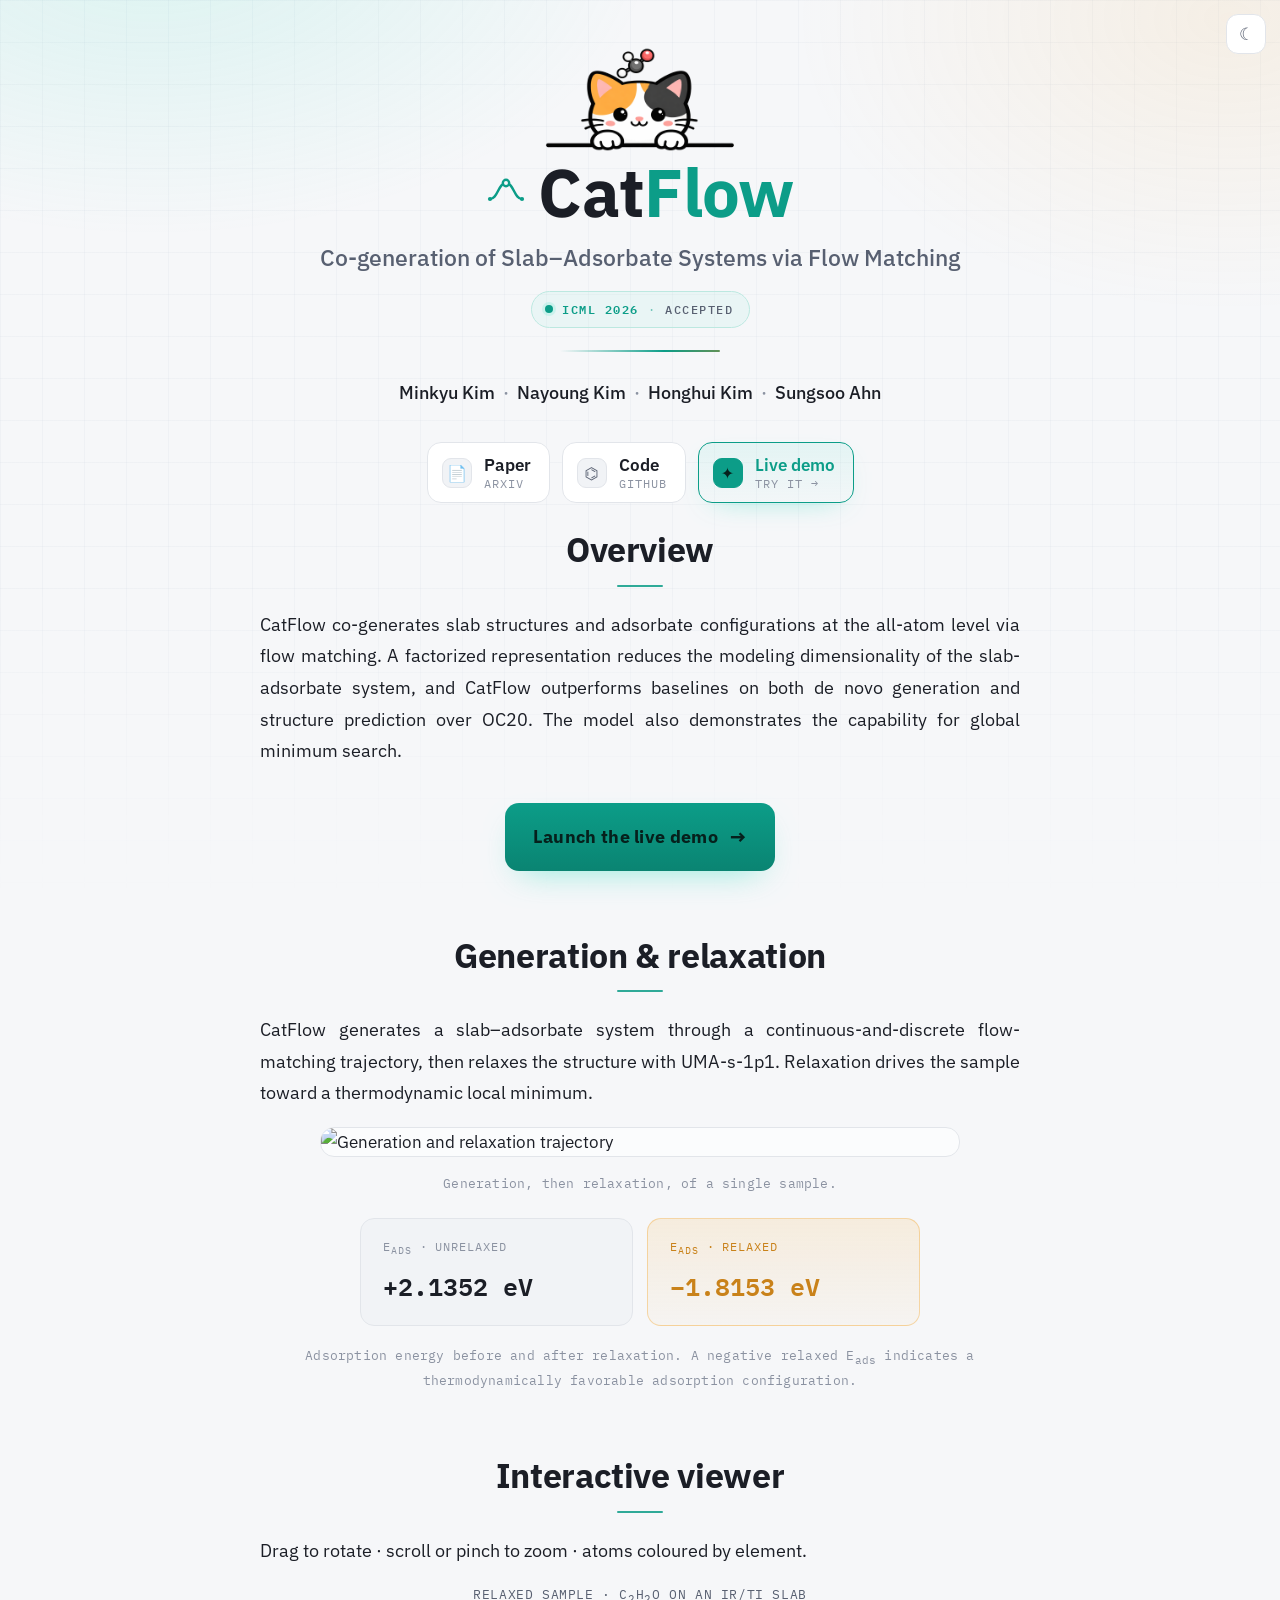
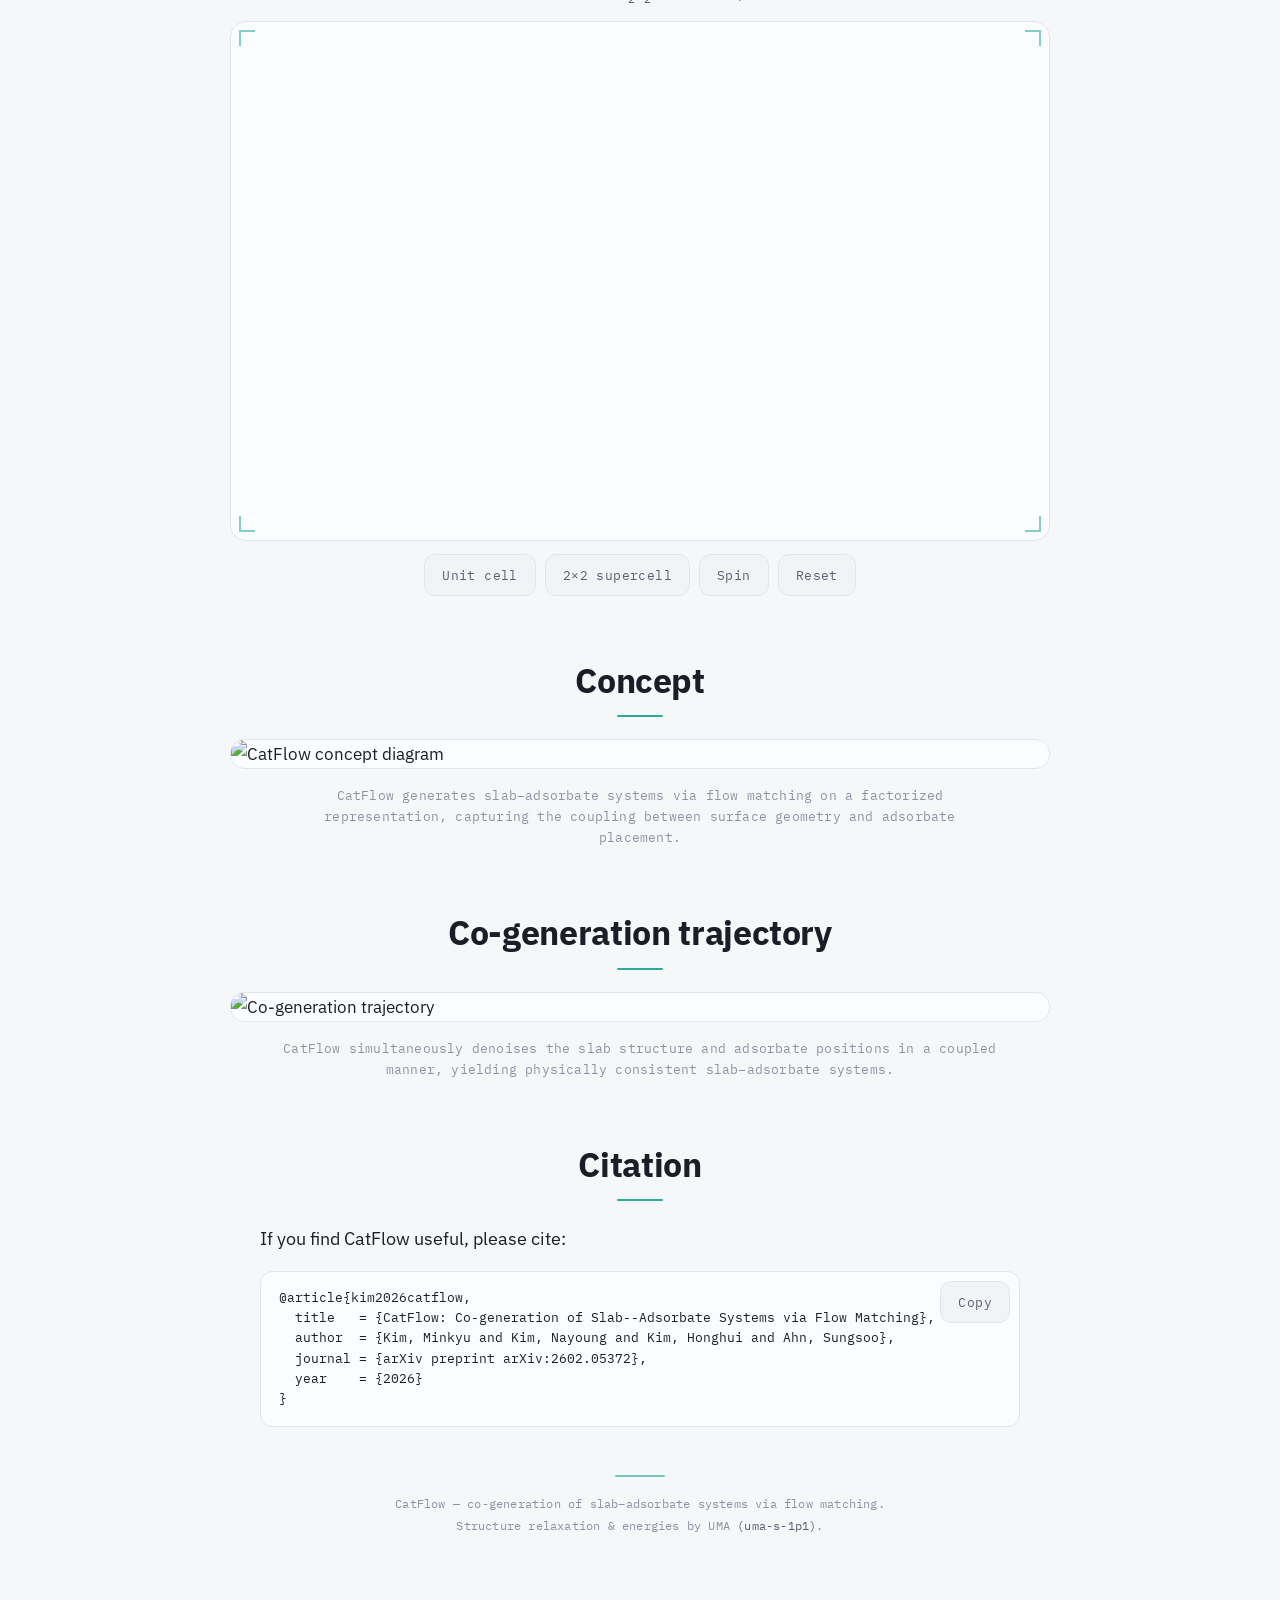
==== commit e6739254: "Flatten project page into chapter layout The card-per-section treatment from the previous revision m" ====
--- a/docs/index.html
+++ b/docs/index.html
@@ -90,38 +90,27 @@
       </nav>
     </header>
 
-    <!-- ============== TL;DR ============== -->
-    <section class="card" style="--i:1">
-      <h2><span class="num">01</span> Overview</h2>
+    <!-- ============== OVERVIEW ============== -->
+    <section class="ch" style="--i:1">
+      <h2>Overview</h2>
       <p class="intro">
         CatFlow co-generates slab structures and adsorbate configurations at the all-atom level via flow matching.
         A factorized representation reduces the modeling dimensionality of the slab-adsorbate system, and CatFlow
         outperforms baselines on both de novo generation and structure prediction over OC20. The model also
         demonstrates the capability for global minimum search.
       </p>
-    </section>
-
-    <!-- ============== DEMO CALLOUT ============== -->
-    <section class="card cta-card" style="--i:2">
-      <h2><span class="num star">✦</span> Try CatFlow live</h2>
-      <p class="intro tight">
-        Pick an adsorbate, optionally specify a slab composition, and watch the model generate
-        physically consistent slab–adsorbate systems in your browser. Optionally compute the
-        adsorption energy with <span class="mono">UMA&nbsp;(uma-s-1p1)</span>.
-      </p>
-      <a class="primary cta-btn" href="./app">
-        <span class="btn-label">Launch the demo</span>
-        <span class="btn-arrow" aria-hidden="true">→</span>
-      </a>
-      <p class="hint center">
-        runs against a public GPU server · ~10&nbsp;seconds per generation · no install required
+      <p class="cta-inline">
+        <a class="cta-btn" href="./app">
+          <span class="btn-label">Launch the live demo</span>
+          <span class="btn-arrow" aria-hidden="true">→</span>
+        </a>
       </p>
     </section>
 
     <!-- ============== GENERATION + RELAXATION ============== -->
-    <section class="card" style="--i:3">
-      <h2><span class="num">02</span> Generation &amp; relaxation</h2>
-      <p class="intro tight">
+    <section class="ch" style="--i:2">
+      <h2>Generation &amp; relaxation</h2>
+      <p class="intro">
         CatFlow generates a slab–adsorbate system through a continuous-and-discrete flow-matching trajectory, then
         relaxes the structure with UMA-s-1p1. Relaxation drives the sample toward a thermodynamic local minimum.
       </p>
@@ -147,10 +136,10 @@
     </section>
 
     <!-- ============== INTERACTIVE 3D VIEWER ============== -->
-    <section class="card" style="--i:4">
-      <h2><span class="num">03</span> Interactive viewer</h2>
-      <p class="intro tight">
-        Drag to rotate · scroll / pinch to zoom · atoms coloured by element.
+    <section class="ch" style="--i:3">
+      <h2>Interactive viewer</h2>
+      <p class="intro">
+        Drag to rotate · scroll or pinch to zoom · atoms coloured by element.
       </p>
 
       <div class="viewer-block">
@@ -168,8 +157,8 @@
     </section>
 
     <!-- ============== CONCEPT ============== -->
-    <section class="card" style="--i:5">
-      <h2><span class="num">04</span> Concept</h2>
+    <section class="ch" style="--i:4">
+      <h2>Concept</h2>
       <figure class="figure-frame">
         <img src="figures/concept.png" alt="CatFlow concept diagram" />
         <figcaption>
@@ -180,8 +169,8 @@
     </section>
 
     <!-- ============== CO-GENERATION TRAJECTORY ============== -->
-    <section class="card" style="--i:6">
-      <h2><span class="num">05</span> Co-generation trajectory</h2>
+    <section class="ch" style="--i:5">
+      <h2>Co-generation trajectory</h2>
       <figure class="figure-frame">
         <img src="figures/cogen_traj.png" alt="Co-generation trajectory" />
         <figcaption>
@@ -192,9 +181,9 @@
     </section>
 
     <!-- ============== CITATION ============== -->
-    <section class="card" style="--i:7">
-      <h2><span class="num">06</span> Citation</h2>
-      <p class="intro tight">If you find CatFlow useful, please cite:</p>
+    <section class="ch" style="--i:6">
+      <h2>Citation</h2>
+      <p class="intro">If you find CatFlow useful, please cite:</p>
       <div class="bib">
         <button id="copy-bib" class="ghost bib-copy" type="button">Copy</button>
 <pre id="bib-pre">@article{kim2026catflow,
--- a/docs/page/style.css
+++ b/docs/page/style.css
@@ -32,8 +32,8 @@
   --sans:  "IBM Plex Sans", system-ui, -apple-system, sans-serif;
   --mono:  "IBM Plex Mono", ui-monospace, "SF Mono", monospace;
 
-  --maxw: 820px;
-  --pad-x: 22px;
+  --maxw: 900px;
+  --pad-x: 26px;
 }
 
 :root[data-theme="light"] {
@@ -62,8 +62,8 @@
   font-family: var(--sans);
   background: var(--bg);
   color: var(--ink);
-  font-size: 15.5px;
-  line-height: 1.6;
+  font-size: 17px;
+  line-height: 1.65;
   -webkit-text-size-adjust: 100%;
   overflow-x: hidden;
   position: relative;
@@ -90,7 +90,7 @@
   position: relative; z-index: 1;
   max-width: var(--maxw);
   margin: 0 auto;
-  padding: 38px var(--pad-x) 80px;
+  padding: 46px var(--pad-x) 96px;
 }
 
 /* ---------------- theme toggle ---------------- */
@@ -116,8 +116,8 @@
 }
 .mascot {
   display: block;
-  margin: 0 auto 4px;
-  width: 168px; max-width: 50%;
+  margin: 0 auto 6px;
+  width: 196px; max-width: 56%;
   height: auto;
   pointer-events: none; user-select: none;
 }
@@ -141,39 +141,41 @@
 
 .brand h1 {
   font-family: var(--sans);
-  font-size: clamp(2.6rem, 6.4vw, 3.4rem);
+  font-size: clamp(3.1rem, 7.5vw, 4.2rem);
   font-weight: 700; line-height: 1;
-  letter-spacing: -0.6px;
+  letter-spacing: -0.7px;
 }
 .brand h1 .t-cat  { color: var(--ink); }
 .brand h1 .t-flow { color: var(--flow); }
 
 .subtitle {
-  margin-top: 14px;
-  font-family: var(--serif);
-  font-style: italic;
-  font-size: clamp(1.05rem, 2.4vw, 1.25rem);
+  margin-top: 16px;
+  font-family: var(--sans);
+  font-style: normal;
+  font-weight: 500;
+  font-size: clamp(1.18rem, 2.6vw, 1.45rem);
   color: var(--ink-2);
-  letter-spacing: 0.1px;
+  letter-spacing: 0.0px;
+  line-height: 1.4;
 }
 
 /* conference / venue pill (sits between subtitle and seam) */
 .conf-pill {
-  display: inline-flex; align-items: center; gap: 8px;
-  margin: 16px auto 0;
-  padding: 5px 13px 5px 11px;
+  display: inline-flex; align-items: center; gap: 9px;
+  margin: 18px auto 0;
+  padding: 7px 16px 7px 13px;
   border: 1px solid var(--flow-dim);
   background: rgba(70, 224, 200, 0.07);
   border-radius: 999px;
   font-family: var(--mono);
-  font-size: 0.66rem;
+  font-size: 0.78rem;
   letter-spacing: 1.5px;
   text-transform: uppercase;
   color: var(--flow);
   animation: popIn .45s .2s cubic-bezier(.2,.7,.3,1) both;
 }
 .conf-pill .cp-dot {
-  width: 7px; height: 7px; border-radius: 50%;
+  width: 8px; height: 8px; border-radius: 50%;
   background: var(--flow);
   box-shadow: 0 0 0 3px rgba(70, 224, 200, 0.18);
   animation: pulseDot 2.2s ease-in-out infinite;
@@ -191,7 +193,7 @@
 }
 
 .seam {
-  width: 140px; height: 2px; margin: 16px auto 22px; border-radius: 2px;
+  width: 160px; height: 2px; margin: 22px auto 26px; border-radius: 2px;
   background: linear-gradient(90deg, transparent, var(--flow) 25%,
     var(--energy) 55%, var(--flow) 80%, transparent);
   background-size: 260% 100%;
@@ -200,12 +202,13 @@
 @keyframes flowseam { to { background-position: 260% 0; } }
 
 .authors {
-  font-family: var(--serif);
-  font-size: 1.02rem;
+  font-family: var(--sans);
+  font-size: 1.12rem;
+  font-weight: 500;
   color: var(--ink);
   display: inline-flex; flex-wrap: wrap; justify-content: center;
-  gap: 4px 6px;
-  margin-bottom: 22px;
+  gap: 4px 8px;
+  margin-bottom: 26px;
 }
 .authors a {
   color: inherit;
@@ -219,16 +222,16 @@
 /* badge row */
 .badges {
   display: flex; flex-wrap: wrap; justify-content: center;
-  gap: 10px;
-  margin-top: 6px;
+  gap: 12px;
+  margin-top: 8px;
 }
 .badge {
-  display: inline-flex; align-items: center; gap: 10px;
-  padding: 9px 14px 9px 12px;
+  display: inline-flex; align-items: center; gap: 12px;
+  padding: 12px 18px 12px 14px;
   border: 1px solid var(--line);
   background: var(--panel);
   color: var(--ink);
-  border-radius: 12px;
+  border-radius: 14px;
   text-decoration: none;
   font-family: var(--sans);
   transition: border-color .15s, background .15s, transform .12s, box-shadow .18s;
@@ -239,22 +242,23 @@
 }
 .badge:active { transform: scale(.985); }
 .badge .b-icon {
-  width: 26px; height: 26px;
+  width: 30px; height: 30px;
   display: inline-flex; align-items: center; justify-content: center;
-  border-radius: 8px;
+  border-radius: 9px;
   background: var(--panel-2);
   border: 1px solid var(--line);
-  font-size: 14px;
+  font-size: 16px;
   color: var(--ink-2);
 }
-.badge .b-text { display: inline-flex; flex-direction: column; line-height: 1.15; text-align: left; }
+.badge .b-text { display: inline-flex; flex-direction: column; line-height: 1.2; text-align: left; }
 .badge .b-k {
-  font-size: 0.95rem; font-weight: 600; color: var(--ink);
+  font-size: 1.05rem; font-weight: 600; color: var(--ink);
 }
 .badge .b-v {
   font-family: var(--mono);
-  font-size: 0.66rem; letter-spacing: 1px; text-transform: uppercase;
+  font-size: 0.72rem; letter-spacing: 1px; text-transform: uppercase;
   color: var(--ink-3);
+  margin-top: 1px;
 }
 .badge.primary {
   border-color: var(--flow);
@@ -267,58 +271,62 @@
 .badge.primary .b-k { color: var(--flow); }
 
 /* ============================================================
-   CARDS
-   ============================================================ */
-.card {
-  position: relative;
-  background: var(--panel);
-  border: 1px solid var(--line);
-  border-radius: 18px;
-  padding: 24px 22px;
-  margin-bottom: 18px;
+   CHAPTERS  (flat, no card boxes — dnachunker-style)
+   ============================================================ */
+.ch {
+  margin: 0 auto 64px;
   animation: riseIn 0.55s cubic-bezier(.2,.7,.3,1) both;
   animation-delay: calc(var(--i, 0) * 0.07s);
 }
-.card::before {
-  content: ""; position: absolute; left: 20px; right: 20px; top: 0; height: 1px;
-  background: linear-gradient(90deg, transparent, rgba(70,224,200,0.40), transparent);
-}
+.ch:last-of-type { margin-bottom: 36px; }
 @keyframes riseIn {
   from { opacity: 0; transform: translateY(16px); }
   to   { opacity: 1; transform: translateY(0); }
 }
 
-.card h2 {
-  display: flex; align-items: baseline; gap: 10px;
-  font-family: var(--mono);
-  font-size: 0.76rem; font-weight: 500;
-  letter-spacing: 1.7px; text-transform: uppercase;
-  color: var(--ink-2);
-  margin-bottom: 16px;
-}
-.card h2 .num {
-  font-family: var(--mono); font-size: 0.84rem; font-weight: 600;
-  color: var(--flow);
-}
-.card h2 .num.star { font-size: 1.0rem; }
+.ch > h2 {
+  font-family: var(--sans);
+  font-size: clamp(1.75rem, 3.4vw, 2.15rem);
+  font-weight: 700;
+  color: var(--ink);
+  text-align: center;
+  letter-spacing: -0.35px;
+  line-height: 1.2;
+  margin: 0 0 22px;
+}
+.ch > h2::after {
+  content: ""; display: block;
+  width: 46px; height: 2px;
+  background: var(--flow); opacity: .85;
+  border-radius: 2px;
+  margin: 14px auto 0;
+}
 
 .intro {
   font-family: var(--sans);
-  font-size: 0.98rem;
-  line-height: 1.7;
+  font-size: 1.1rem;
+  line-height: 1.8;
   color: var(--ink);
-  margin: 0 0 12px;
-}
-.intro.tight { margin-bottom: 14px; }
+  max-width: 760px;
+  margin: 0 auto 16px;
+  text-align: justify;
+  text-justify: inter-word;
+  hyphens: auto;
+}
 .intro:last-child { margin-bottom: 0; }
 .intro strong { color: var(--flow); font-weight: 600; }
-.intro em { font-family: var(--serif); font-style: italic; }
+
+.cta-inline {
+  text-align: center;
+  margin-top: 28px;
+  margin-bottom: 0;
+}
 
 .kbd {
   font-family: var(--mono);
-  font-size: 0.88em;
+  font-size: 0.92em;
   color: var(--energy);
-  padding: 1px 7px;
+  padding: 2px 8px;
   border: 1px solid rgba(244,171,60,0.4);
   background: rgba(244,171,60,0.08);
   border-radius: 6px;
@@ -326,32 +334,28 @@
 }
 .mono { font-family: var(--mono); }
 
-.hint  { color: var(--ink-3); font-size: 0.78rem; margin-top: 8px; }
-.hint.center { text-align: center; margin-top: 12px; }
+.hint  { color: var(--ink-3); font-size: 0.86rem; margin-top: 10px; }
+.hint.center { text-align: center; margin-top: 14px; }
 
 .legend {
-  font-family: var(--mono); font-size: 0.74rem;
-  color: var(--ink-3); margin-top: 12px; line-height: 1.6;
+  font-family: var(--mono); font-size: 0.84rem;
+  color: var(--ink-3); margin: 18px auto 0; line-height: 1.65;
   letter-spacing: .2px;
-}
-
-/* ============================================================
-   DEMO CTA CARD
-   ============================================================ */
-.cta-card {
-  background:
-    radial-gradient(420px 220px at 80% -10%, rgba(70,224,200,0.12), transparent 70%),
-    var(--panel);
-}
-.cta-card h2 .num.star { color: var(--flow); }
+  text-align: center;
+  max-width: 720px;
+}
+
+/* ============================================================
+   DEMO CTA BUTTON  (inline under the Overview chapter)
+   ============================================================ */
 .cta-btn {
-  margin-top: 6px;
+  margin-top: 8px;
   display: inline-flex;
   width: auto;
-  align-items: center; gap: 10px;
-  padding: 14px 22px;
-  border: none; border-radius: 13px; cursor: pointer;
-  font-family: var(--sans); font-size: 1.0rem; font-weight: 700;
+  align-items: center; gap: 11px;
+  padding: 17px 28px;
+  border: none; border-radius: 14px; cursor: pointer;
+  font-family: var(--sans); font-size: 1.12rem; font-weight: 700;
   letter-spacing: .3px; color: #06201c;
   background: linear-gradient(180deg, var(--flow), var(--flow-2));
   box-shadow: 0 14px 34px -16px rgba(70,224,200,0.65);
@@ -361,7 +365,7 @@
 .cta-btn:hover { filter: brightness(1.06); }
 .cta-btn:active { transform: scale(.985); }
 .cta-btn .btn-arrow {
-  font-size: 1.15rem;
+  font-size: 1.28rem;
   transition: transform .18s;
 }
 .cta-btn:hover .btn-arrow { transform: translateX(4px); }
@@ -370,50 +374,51 @@
    FIGURES
    ============================================================ */
 .figure-frame, .gif-frame {
-  margin: 14px 0 4px;
+  margin: 18px 0 6px;
 }
 .figure-frame img, .gif-frame img {
   display: block;
   width: 100%;
-  max-width: 720px;
+  max-width: 820px;
   height: auto;
   margin: 0 auto;
-  border-radius: 12px;
+  border-radius: 14px;
   border: 1px solid var(--line);
   background: var(--bg-2);
 }
-.gif-frame img { max-width: 560px; }
+.gif-frame img { max-width: 640px; }
 figcaption {
-  margin: 12px auto 0;
-  max-width: 640px;
+  margin: 16px auto 0;
+  max-width: 720px;
   text-align: center;
   font-family: var(--mono);
-  font-size: 0.74rem;
+  font-size: 0.82rem;
   color: var(--ink-3);
   letter-spacing: .2px;
-  line-height: 1.55;
+  line-height: 1.6;
 }
 
 /* ============================================================
    ENERGY GRID (matches webapp .ev-grid)
    ============================================================ */
 .ev-grid {
-  display: grid; grid-template-columns: 1fr 1fr; gap: 11px;
-  margin-top: 16px;
+  display: grid; grid-template-columns: 1fr 1fr; gap: 14px;
+  margin: 24px auto 0;
+  max-width: 560px;
 }
 .ev-cell {
   background: var(--panel-2);
   border: 1px solid var(--line);
-  border-radius: 12px;
-  padding: 14px 16px;
+  border-radius: 14px;
+  padding: 18px 22px;
 }
 .ev-cell .k {
-  font-family: var(--mono); font-size: 0.66rem; letter-spacing: .85px;
+  font-family: var(--mono); font-size: 0.76rem; letter-spacing: .9px;
   text-transform: uppercase; color: var(--ink-3);
 }
 .ev-cell .v {
-  font-family: var(--mono); font-size: 1.32rem; font-weight: 600;
-  color: var(--ink); margin-top: 4px;
+  font-family: var(--mono); font-size: 1.55rem; font-weight: 600;
+  color: var(--ink); margin-top: 6px;
 }
 .ev-cell.hi {
   background: linear-gradient(180deg, rgba(244,171,60,0.14), rgba(244,171,60,0.04));
@@ -426,25 +431,26 @@
    3D VIEWER
    ============================================================ */
 .viewer-block {
-  margin-top: 10px;
+  margin: 18px auto 0;
+  max-width: 820px;
 }
 .vlabel {
-  display: flex; justify-content: space-between; align-items: center;
-  font-family: var(--mono); font-size: 0.70rem; letter-spacing: .6px;
-  text-transform: uppercase; color: var(--ink-2); margin-bottom: 9px;
+  display: flex; justify-content: center; align-items: center;
+  font-family: var(--mono); font-size: 0.82rem; letter-spacing: .6px;
+  text-transform: uppercase; color: var(--ink-2); margin-bottom: 13px;
 }
 .viewport {
   position: relative;
   width: 100%;
-  height: 460px;
-  max-height: 70vh;
+  height: 520px;
+  max-height: 72vh;
   background: var(--bg-2);
   border: 1px solid var(--line);
-  border-radius: 14px;
+  border-radius: 16px;
   overflow: hidden;
 }
 @media (max-width: 520px) {
-  .viewport { height: 340px; }
+  .viewport { height: 380px; }
 }
 /* viewfinder corner brackets — matches the webapp viewer */
 .viewport::after {
@@ -462,15 +468,16 @@
   opacity: .5;
 }
 .vctrl {
-  display: flex; gap: 8px; margin-top: 11px; flex-wrap: wrap;
+  display: flex; gap: 9px; margin-top: 13px; flex-wrap: wrap;
+  justify-content: center;
 }
 
 /* unified ghost button (matches the webapp) */
 button.ghost {
-  padding: 9px 14px; cursor: pointer;
+  padding: 11px 17px; cursor: pointer;
   background: var(--panel-2); color: var(--ink-2);
-  border: 1.5px solid var(--line); border-radius: 10px;
-  font-family: var(--mono); font-size: 0.74rem; letter-spacing: .4px;
+  border: 1.5px solid var(--line); border-radius: 11px;
+  font-family: var(--mono); font-size: 0.84rem; letter-spacing: .4px;
   transition: .15s;
 }
 button.ghost:hover { border-color: var(--line-2); color: var(--ink); }
@@ -495,7 +502,8 @@
    ============================================================ */
 .bib {
   position: relative;
-  margin-top: 6px;
+  margin: 12px auto 0;
+  max-width: 760px;
   border: 1px solid var(--line);
   border-radius: 12px;
   background: var(--bg-2);
@@ -522,8 +530,8 @@
    FOOTER
    ============================================================ */
 footer {
-  text-align: center; margin-top: 30px;
-  font-family: var(--mono); font-size: 0.68rem; line-height: 1.7;
+  text-align: center; margin-top: 48px;
+  font-family: var(--mono); font-size: 0.78rem; line-height: 1.75;
   color: var(--ink-3); letter-spacing: .2px;
 }
 .f-line {
@@ -535,14 +543,15 @@
 /* ============================================================
    MEDIA & MOTION
    ============================================================ */
-@media (max-width: 480px) {
-  :root { --pad-x: 16px; }
-  .card { padding: 20px 16px; border-radius: 14px; }
+@media (max-width: 600px) {
+  :root { --pad-x: 18px; }
+  .ch { margin-bottom: 48px; }
+  .intro { text-align: left; hyphens: none; }
   .ev-grid { grid-template-columns: 1fr; }
-  .badges { gap: 8px; }
-  .badge { padding: 8px 12px; }
-  .badge .b-icon { width: 24px; height: 24px; }
-  .badge .b-k { font-size: 0.88rem; }
+  .badges { gap: 10px; }
+  .badge { padding: 10px 14px; }
+  .badge .b-icon { width: 28px; height: 28px; }
+  .badge .b-k { font-size: 0.96rem; }
 }
 
 @media (prefers-reduced-motion: reduce) {
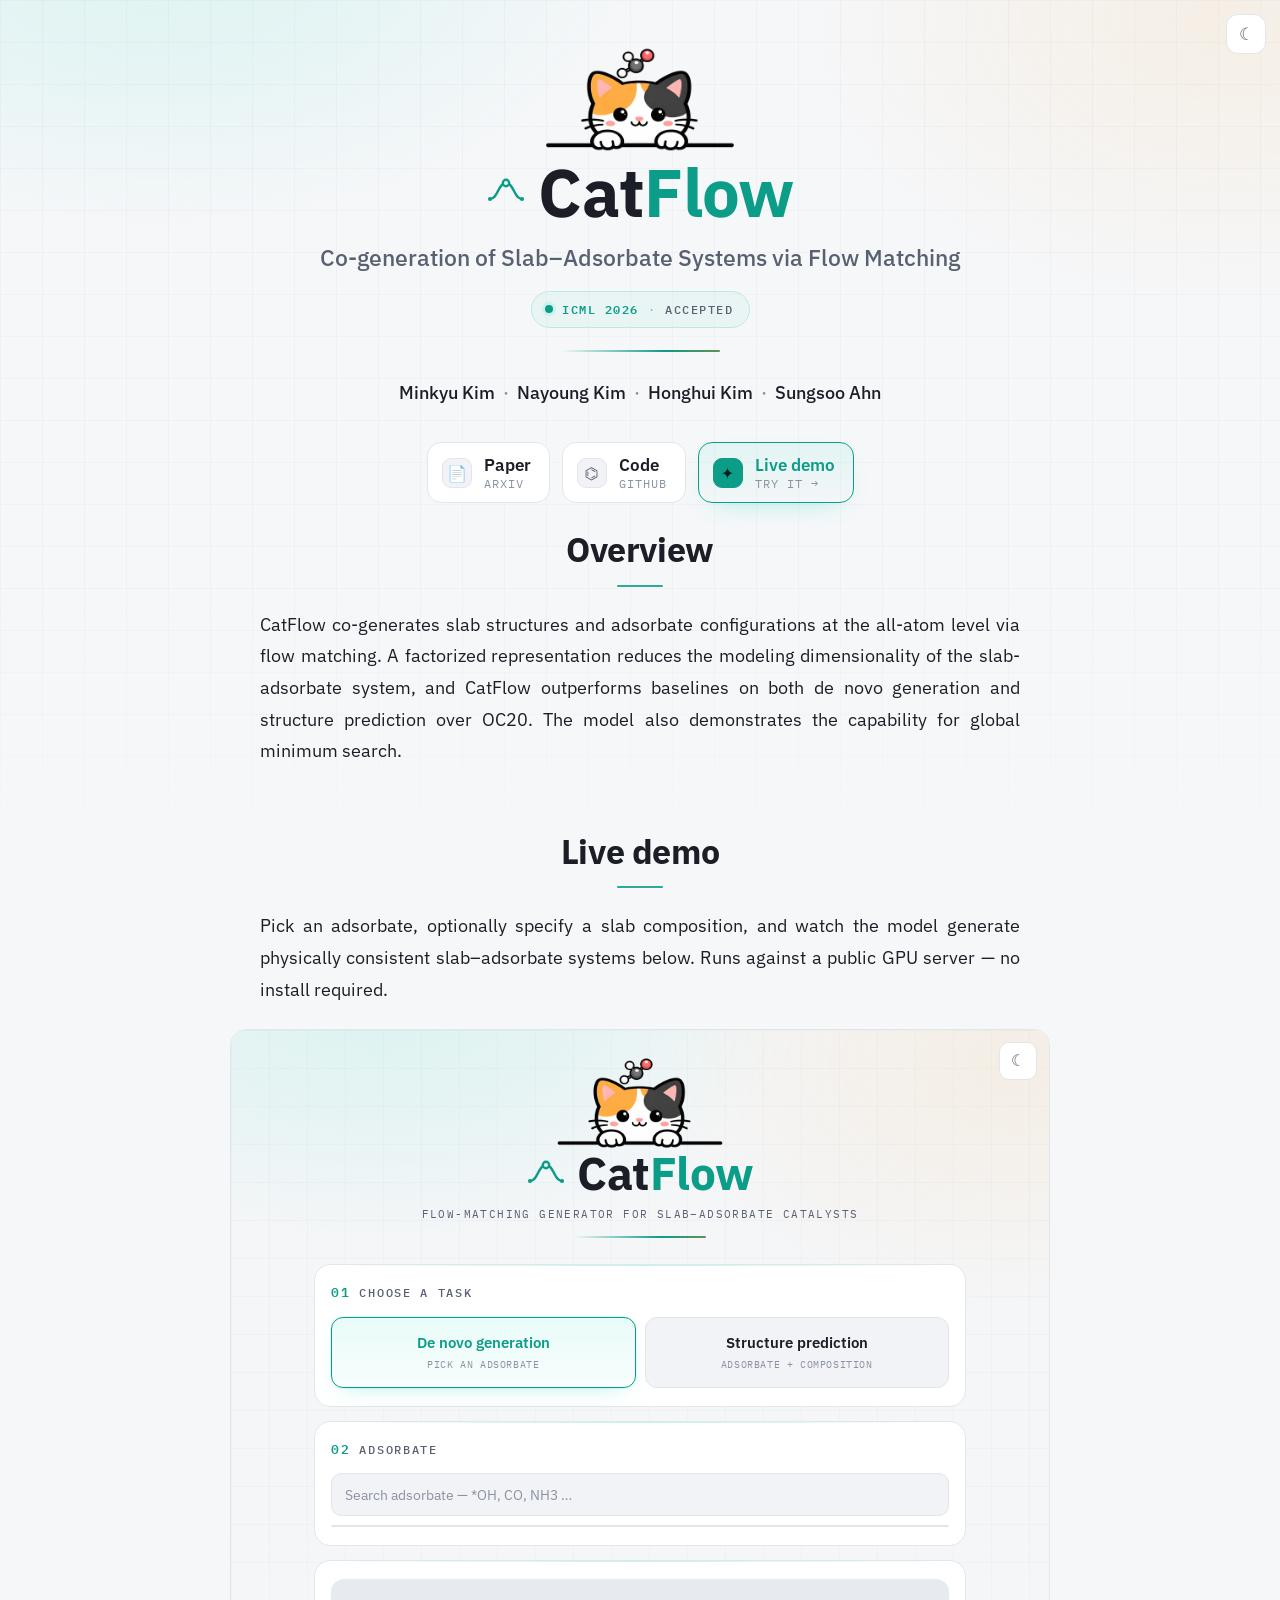
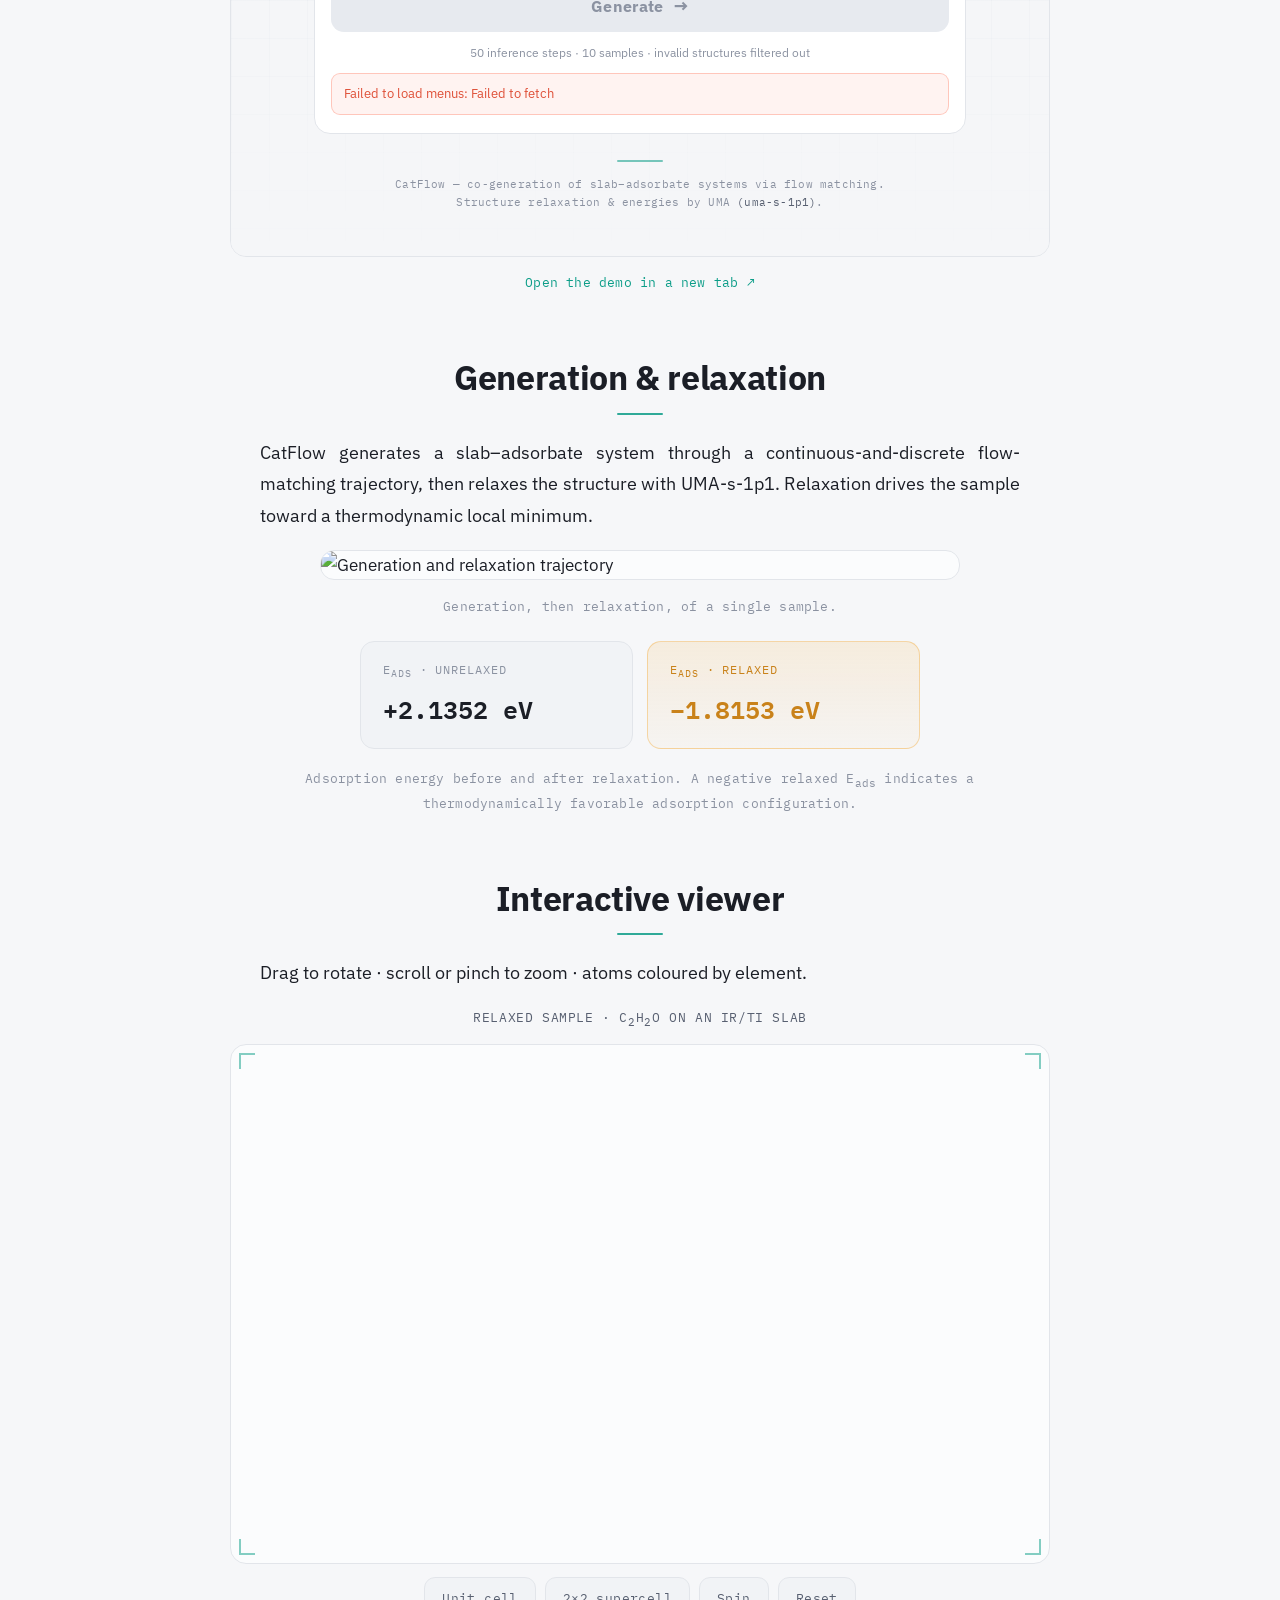
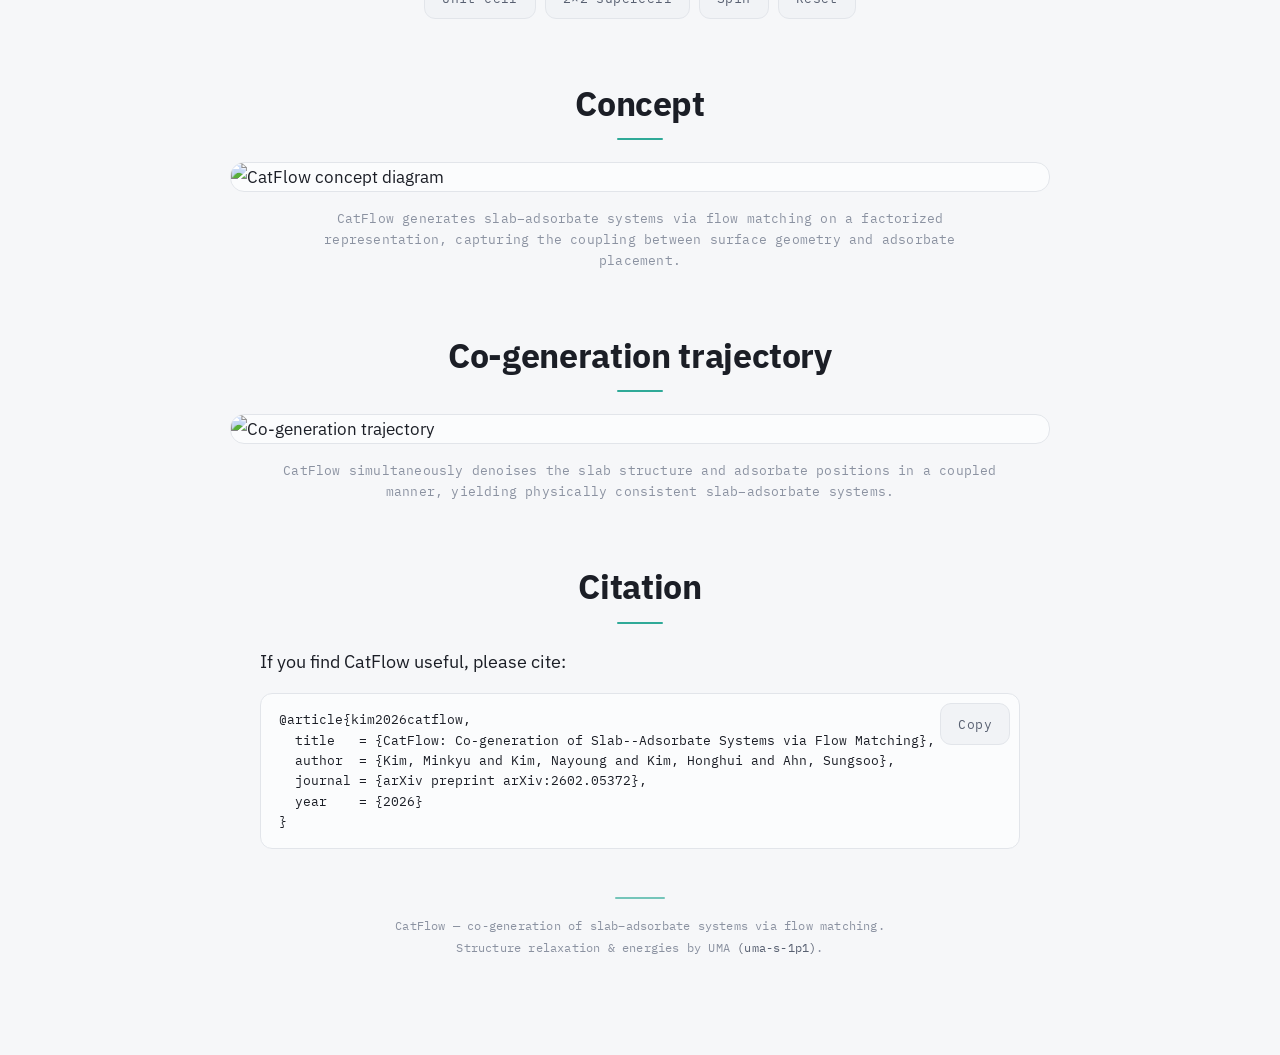
==== commit c075a8c5: "Embed the live demo as an iframe in a Live demo chapter dnachunker keeps the demo inline. CatFlow ca" ====
--- a/docs/index.html
+++ b/docs/index.html
@@ -99,16 +99,30 @@
         outperforms baselines on both de novo generation and structure prediction over OC20. The model also
         demonstrates the capability for global minimum search.
       </p>
-      <p class="cta-inline">
-        <a class="cta-btn" href="./app">
-          <span class="btn-label">Launch the live demo</span>
-          <span class="btn-arrow" aria-hidden="true">→</span>
-        </a>
-      </p>
+    </section>
+
+    <!-- ============== LIVE DEMO (embedded) ============== -->
+    <section class="ch" style="--i:2">
+      <h2>Live demo</h2>
+      <p class="intro">
+        Pick an adsorbate, optionally specify a slab composition, and watch the model generate physically consistent
+        slab–adsorbate systems below. Runs against a public GPU server &mdash; no install required.
+      </p>
+      <div class="demo-embed">
+        <iframe
+          src="./app/"
+          class="demo-frame"
+          title="CatFlow live demo"
+          loading="eager"
+          allow="clipboard-write"></iframe>
+        <p class="demo-aside">
+          <a href="./app/" target="_blank" rel="noopener">Open the demo in a new tab&nbsp;↗</a>
+        </p>
+      </div>
     </section>
 
     <!-- ============== GENERATION + RELAXATION ============== -->
-    <section class="ch" style="--i:2">
+    <section class="ch" style="--i:3">
       <h2>Generation &amp; relaxation</h2>
       <p class="intro">
         CatFlow generates a slab–adsorbate system through a continuous-and-discrete flow-matching trajectory, then
@@ -136,7 +150,7 @@
     </section>
 
     <!-- ============== INTERACTIVE 3D VIEWER ============== -->
-    <section class="ch" style="--i:3">
+    <section class="ch" style="--i:4">
       <h2>Interactive viewer</h2>
       <p class="intro">
         Drag to rotate · scroll or pinch to zoom · atoms coloured by element.
@@ -157,7 +171,7 @@
     </section>
 
     <!-- ============== CONCEPT ============== -->
-    <section class="ch" style="--i:4">
+    <section class="ch" style="--i:5">
       <h2>Concept</h2>
       <figure class="figure-frame">
         <img src="figures/concept.png" alt="CatFlow concept diagram" />
@@ -169,7 +183,7 @@
     </section>
 
     <!-- ============== CO-GENERATION TRAJECTORY ============== -->
-    <section class="ch" style="--i:5">
+    <section class="ch" style="--i:6">
       <h2>Co-generation trajectory</h2>
       <figure class="figure-frame">
         <img src="figures/cogen_traj.png" alt="Co-generation trajectory" />
@@ -181,7 +195,7 @@
     </section>
 
     <!-- ============== CITATION ============== -->
-    <section class="ch" style="--i:6">
+    <section class="ch" style="--i:7">
       <h2>Citation</h2>
       <p class="intro">If you find CatFlow useful, please cite:</p>
       <div class="bib">
--- a/docs/page/style.css
+++ b/docs/page/style.css
@@ -346,29 +346,43 @@
 }
 
 /* ============================================================
-   DEMO CTA BUTTON  (inline under the Overview chapter)
-   ============================================================ */
-.cta-btn {
-  margin-top: 8px;
-  display: inline-flex;
-  width: auto;
-  align-items: center; gap: 11px;
-  padding: 17px 28px;
-  border: none; border-radius: 14px; cursor: pointer;
-  font-family: var(--sans); font-size: 1.12rem; font-weight: 700;
-  letter-spacing: .3px; color: #06201c;
-  background: linear-gradient(180deg, var(--flow), var(--flow-2));
-  box-shadow: 0 14px 34px -16px rgba(70,224,200,0.65);
+   EMBEDDED LIVE DEMO  (iframe of ./app/ inside a chapter)
+   ============================================================ */
+.demo-embed {
+  margin: 24px auto 0;
+  max-width: 820px;
+}
+.demo-frame {
+  display: block;
+  width: 100%;
+  height: 980px;
+  max-height: 92vh;
+  border: 1px solid var(--line);
+  border-radius: 16px;
+  background: var(--bg);
+  color-scheme: light dark;
+  transition: border-color .2s;
+}
+.demo-frame:hover { border-color: var(--line-2); }
+.demo-aside {
+  margin: 14px 0 0;
+  text-align: center;
+  font-family: var(--mono);
+  font-size: 0.84rem;
+  color: var(--ink-3);
+  letter-spacing: .2px;
+}
+.demo-aside a {
+  color: var(--flow);
   text-decoration: none;
-  transition: transform .12s, box-shadow .18s, filter .15s;
-}
-.cta-btn:hover { filter: brightness(1.06); }
-.cta-btn:active { transform: scale(.985); }
-.cta-btn .btn-arrow {
-  font-size: 1.28rem;
-  transition: transform .18s;
-}
-.cta-btn:hover .btn-arrow { transform: translateX(4px); }
+  border-bottom: 1px solid transparent;
+  padding-bottom: 1px;
+  transition: border-color .15s, color .15s;
+}
+.demo-aside a:hover { border-bottom-color: var(--flow); }
+@media (max-width: 600px) {
+  .demo-frame { height: 860px; }
+}
 
 /* ============================================================
    FIGURES
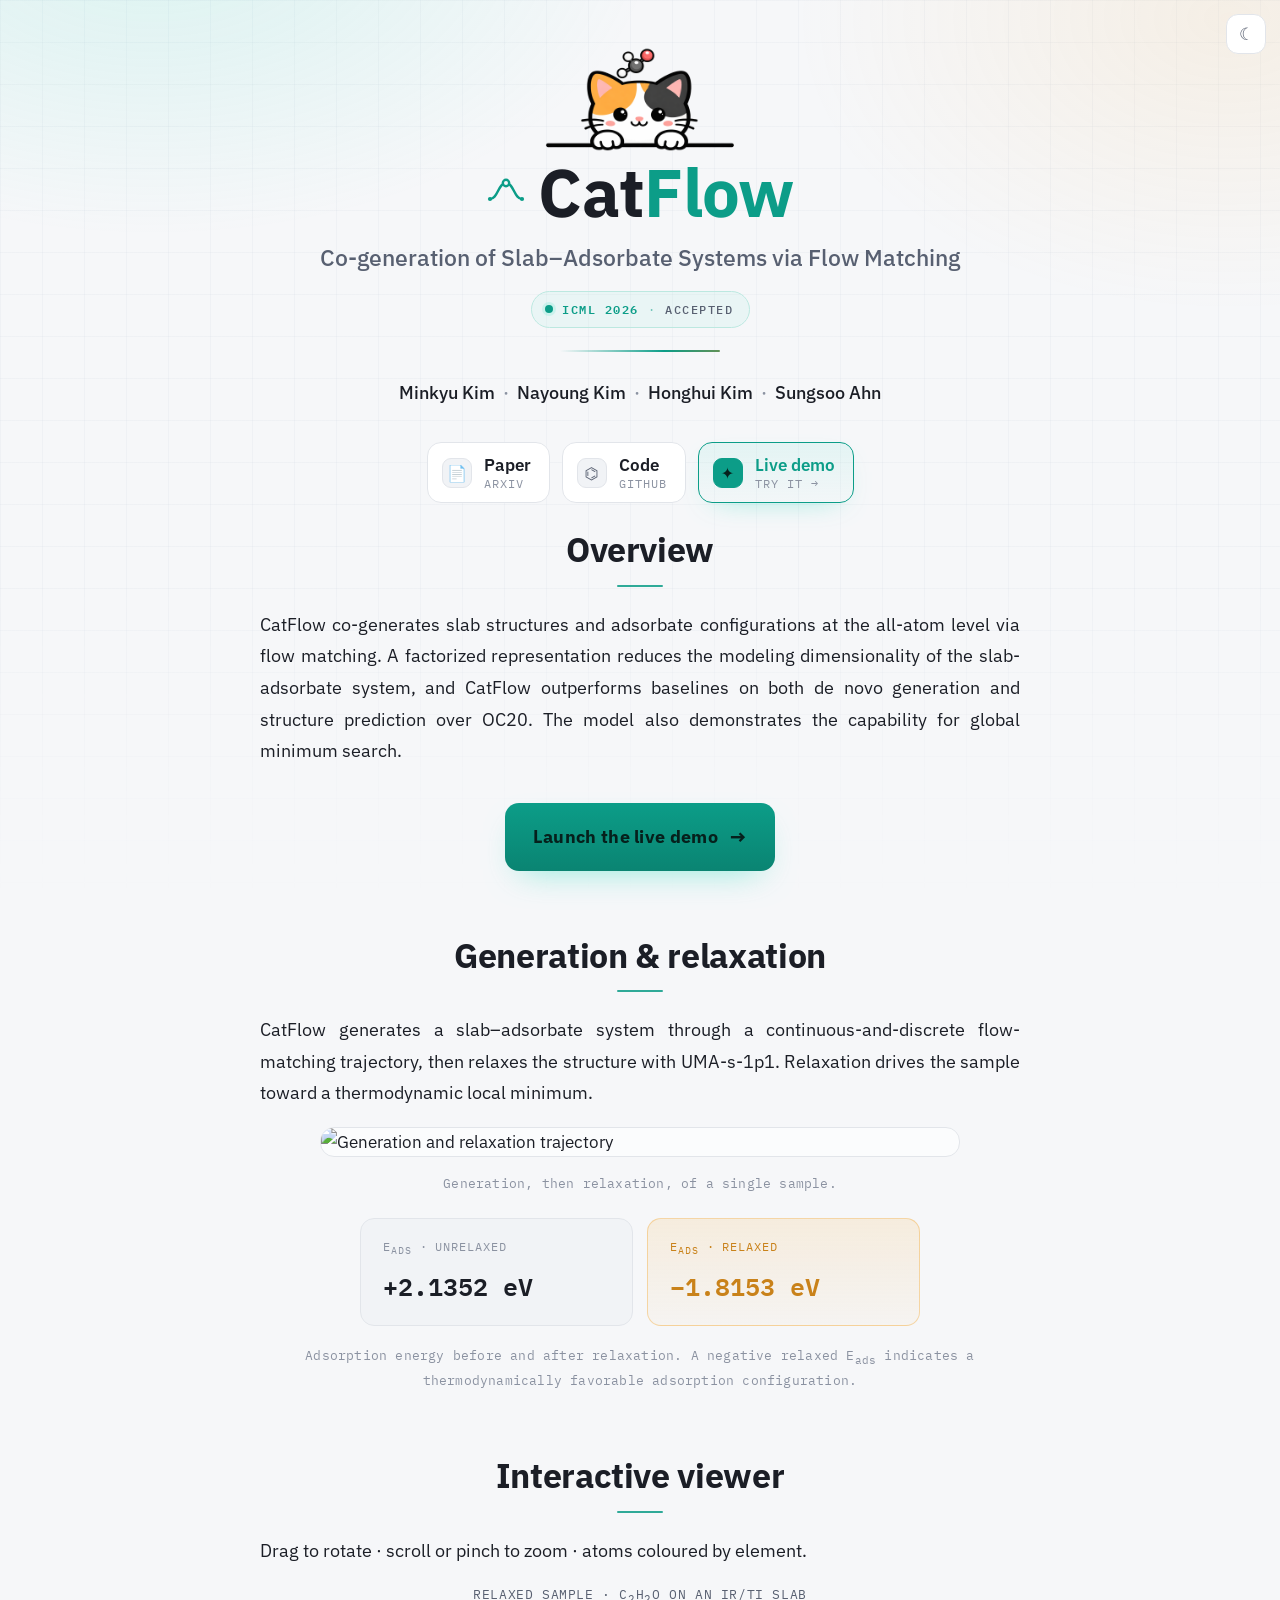
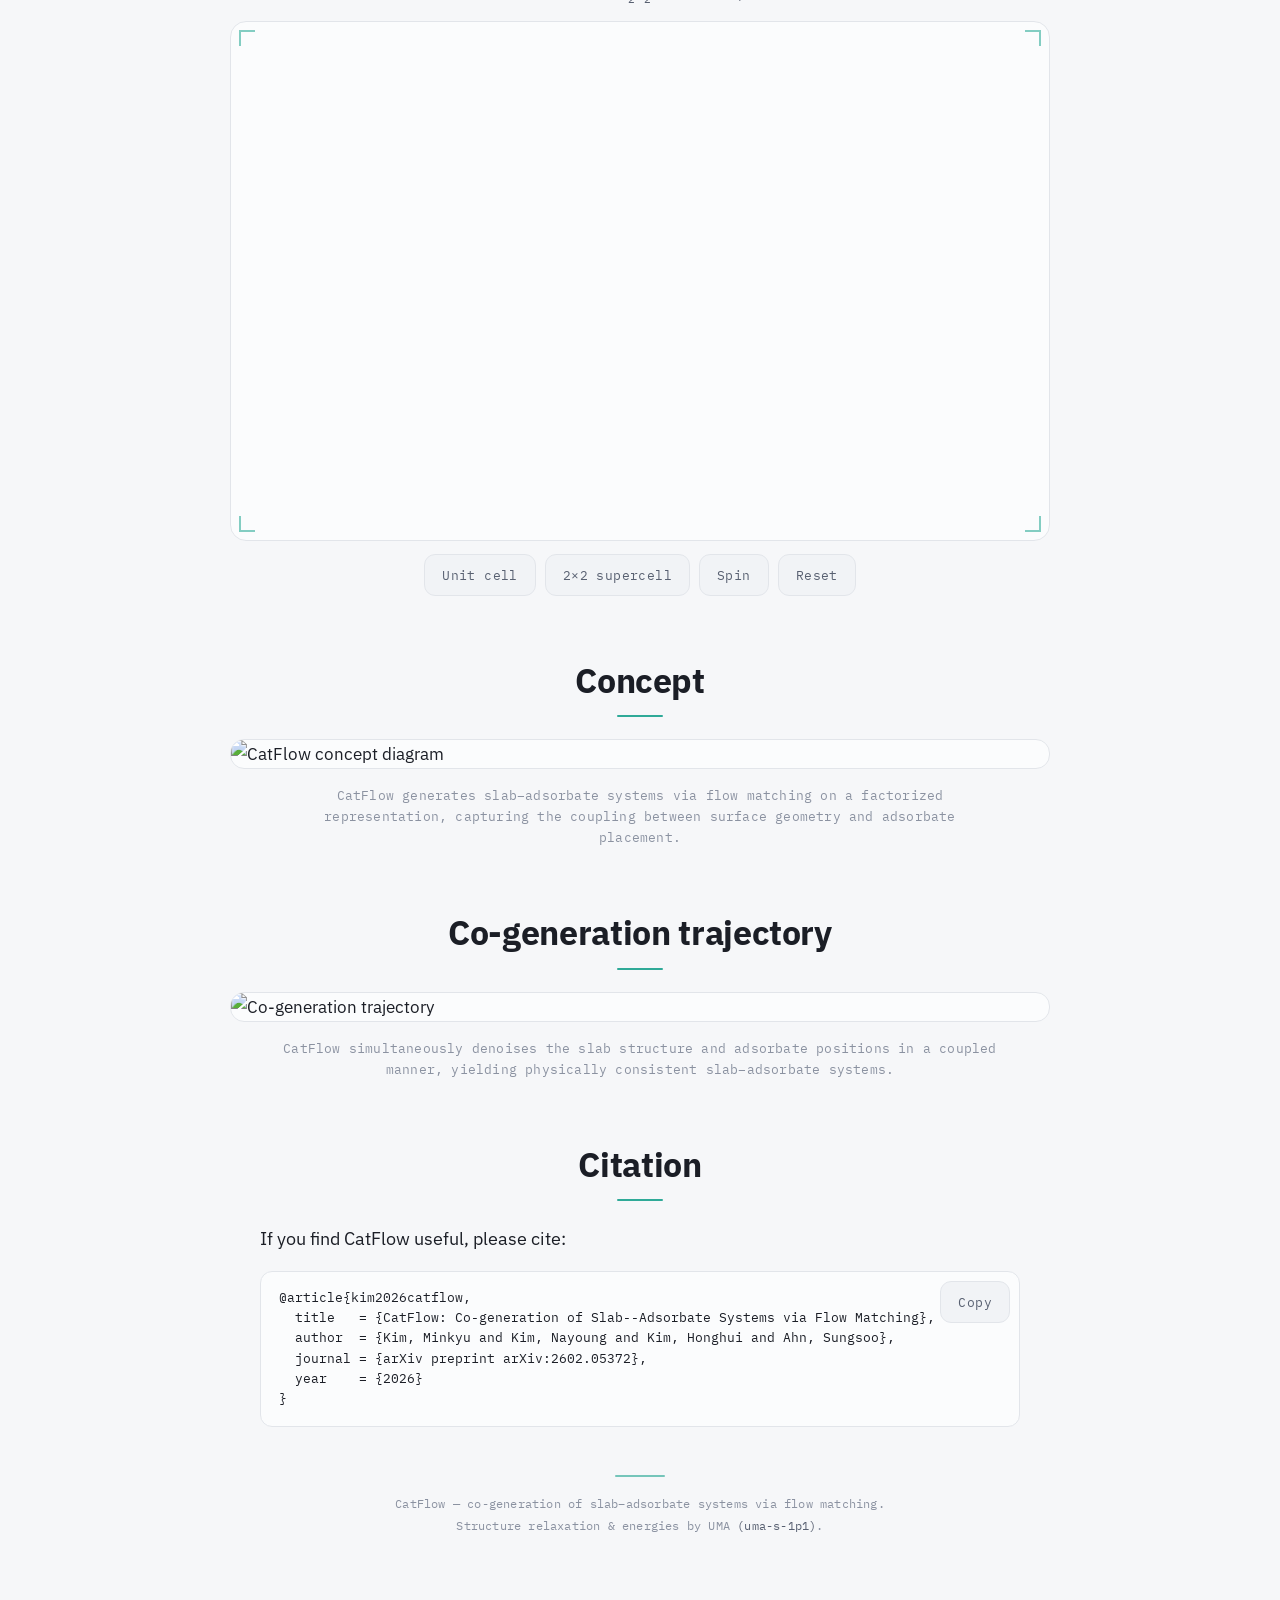
==== commit 04fca3e8: "Revert the embedded iframe; restore the flat-chapter layout Per user feedback, the iframe embed felt" ====
--- a/docs/index.html
+++ b/docs/index.html
@@ -99,30 +99,16 @@
         outperforms baselines on both de novo generation and structure prediction over OC20. The model also
         demonstrates the capability for global minimum search.
       </p>
-    </section>
-
-    <!-- ============== LIVE DEMO (embedded) ============== -->
+      <p class="cta-inline">
+        <a class="cta-btn" href="./app">
+          <span class="btn-label">Launch the live demo</span>
+          <span class="btn-arrow" aria-hidden="true">→</span>
+        </a>
+      </p>
+    </section>
+
+    <!-- ============== GENERATION + RELAXATION ============== -->
     <section class="ch" style="--i:2">
-      <h2>Live demo</h2>
-      <p class="intro">
-        Pick an adsorbate, optionally specify a slab composition, and watch the model generate physically consistent
-        slab–adsorbate systems below. Runs against a public GPU server &mdash; no install required.
-      </p>
-      <div class="demo-embed">
-        <iframe
-          src="./app/"
-          class="demo-frame"
-          title="CatFlow live demo"
-          loading="eager"
-          allow="clipboard-write"></iframe>
-        <p class="demo-aside">
-          <a href="./app/" target="_blank" rel="noopener">Open the demo in a new tab&nbsp;↗</a>
-        </p>
-      </div>
-    </section>
-
-    <!-- ============== GENERATION + RELAXATION ============== -->
-    <section class="ch" style="--i:3">
       <h2>Generation &amp; relaxation</h2>
       <p class="intro">
         CatFlow generates a slab–adsorbate system through a continuous-and-discrete flow-matching trajectory, then
@@ -150,7 +136,7 @@
     </section>
 
     <!-- ============== INTERACTIVE 3D VIEWER ============== -->
-    <section class="ch" style="--i:4">
+    <section class="ch" style="--i:3">
       <h2>Interactive viewer</h2>
       <p class="intro">
         Drag to rotate · scroll or pinch to zoom · atoms coloured by element.
@@ -171,7 +157,7 @@
     </section>
 
     <!-- ============== CONCEPT ============== -->
-    <section class="ch" style="--i:5">
+    <section class="ch" style="--i:4">
       <h2>Concept</h2>
       <figure class="figure-frame">
         <img src="figures/concept.png" alt="CatFlow concept diagram" />
@@ -183,7 +169,7 @@
     </section>
 
     <!-- ============== CO-GENERATION TRAJECTORY ============== -->
-    <section class="ch" style="--i:6">
+    <section class="ch" style="--i:5">
       <h2>Co-generation trajectory</h2>
       <figure class="figure-frame">
         <img src="figures/cogen_traj.png" alt="Co-generation trajectory" />
@@ -195,7 +181,7 @@
     </section>
 
     <!-- ============== CITATION ============== -->
-    <section class="ch" style="--i:7">
+    <section class="ch" style="--i:6">
       <h2>Citation</h2>
       <p class="intro">If you find CatFlow useful, please cite:</p>
       <div class="bib">
--- a/docs/page/style.css
+++ b/docs/page/style.css
@@ -346,43 +346,29 @@
 }
 
 /* ============================================================
-   EMBEDDED LIVE DEMO  (iframe of ./app/ inside a chapter)
-   ============================================================ */
-.demo-embed {
-  margin: 24px auto 0;
-  max-width: 820px;
-}
-.demo-frame {
-  display: block;
-  width: 100%;
-  height: 980px;
-  max-height: 92vh;
-  border: 1px solid var(--line);
-  border-radius: 16px;
-  background: var(--bg);
-  color-scheme: light dark;
-  transition: border-color .2s;
-}
-.demo-frame:hover { border-color: var(--line-2); }
-.demo-aside {
-  margin: 14px 0 0;
-  text-align: center;
-  font-family: var(--mono);
-  font-size: 0.84rem;
-  color: var(--ink-3);
-  letter-spacing: .2px;
-}
-.demo-aside a {
-  color: var(--flow);
+   DEMO CTA BUTTON  (inline under the Overview chapter)
+   ============================================================ */
+.cta-btn {
+  margin-top: 8px;
+  display: inline-flex;
+  width: auto;
+  align-items: center; gap: 11px;
+  padding: 17px 28px;
+  border: none; border-radius: 14px; cursor: pointer;
+  font-family: var(--sans); font-size: 1.12rem; font-weight: 700;
+  letter-spacing: .3px; color: #06201c;
+  background: linear-gradient(180deg, var(--flow), var(--flow-2));
+  box-shadow: 0 14px 34px -16px rgba(70,224,200,0.65);
   text-decoration: none;
-  border-bottom: 1px solid transparent;
-  padding-bottom: 1px;
-  transition: border-color .15s, color .15s;
-}
-.demo-aside a:hover { border-bottom-color: var(--flow); }
-@media (max-width: 600px) {
-  .demo-frame { height: 860px; }
-}
+  transition: transform .12s, box-shadow .18s, filter .15s;
+}
+.cta-btn:hover { filter: brightness(1.06); }
+.cta-btn:active { transform: scale(.985); }
+.cta-btn .btn-arrow {
+  font-size: 1.28rem;
+  transition: transform .18s;
+}
+.cta-btn:hover .btn-arrow { transform: translateX(4px); }
 
 /* ============================================================
    FIGURES
